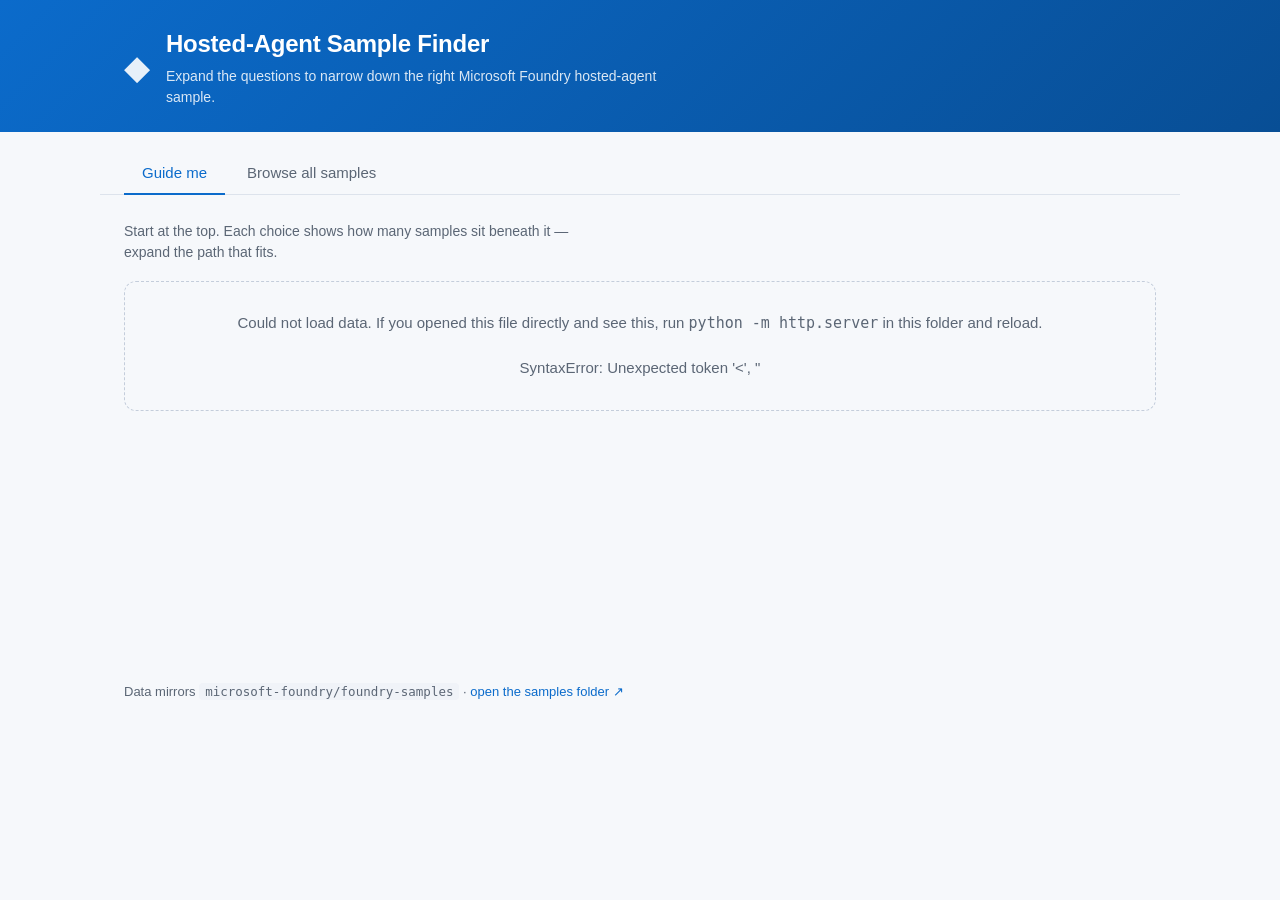
==== index.html @ 2a56dd3a "Remove Expand all / Collapse all controls from guide toolbar Co-authored-by: Copilot App <223556219+" ====
<!DOCTYPE html>
<html lang="en">
<head>
  <meta charset="UTF-8" />
  <meta name="viewport" content="width=device-width, initial-scale=1.0" />
  <title>Foundry Hosted-Agent Sample Finder</title>
  <link rel="stylesheet" href="styles.css" />
</head>
<body>
  <header class="app-header">
    <div class="wrap">
      <div class="brand">
        <span class="brand-mark" aria-hidden="true">◆</span>
        <div>
          <h1>Hosted-Agent Sample Finder</h1>
          <p class="tagline">Expand the questions to narrow down the right Microsoft Foundry hosted-agent sample.</p>
        </div>
      </div>
    </div>
  </header>

  <nav class="tabs wrap" role="tablist" aria-label="Views">
    <button class="tab" id="tab-guide" role="tab" aria-selected="true" data-view="guide">Guide me</button>
    <button class="tab" id="tab-browse" role="tab" aria-selected="false" data-view="browse">Browse all samples</button>
  </nav>

  <main class="wrap">
    <!-- Guide (decision tree) view -->
    <section id="view-guide" class="view" aria-labelledby="tab-guide">
      <div class="guide-toolbar">
        <p class="guide-intro">Start at the top. Each choice shows how many samples sit beneath it — expand the path that fits.</p>
      </div>

      <div id="guideTree" class="guide-tree"></div>
    </section>

    <!-- Browse view -->
    <section id="view-browse" class="view" hidden aria-labelledby="tab-browse">
      <div class="filters">
        <input type="search" id="search" class="search" placeholder="Search samples (title, description, tags)…" aria-label="Search samples" />
        <div class="filter-selects">
          <label>Framework <select id="f-framework"></select></label>
          <label>Protocol <select id="f-protocol"></select></label>
          <label>Category <select id="f-category"></select></label>
          <label>Level <select id="f-level"></select></label>
          <button id="btnClearFilters" class="btn btn-ghost btn-sm">Clear</button>
        </div>
      </div>
      <p class="browse-count" id="browseCount" aria-live="polite"></p>
      <div id="browseGrid" class="card-grid"></div>
    </section>
  </main>

  <footer class="app-footer wrap">
    <p>
      Data mirrors <code id="sourceRepo">microsoft-foundry/foundry-samples</code> ·
      <a id="rootLink" href="#" target="_blank" rel="noopener">open the samples folder ↗</a>
    </p>
  </footer>

  <!-- Canonical data is data/*.json (consumed by the VS Code extension). -->
  <!-- These generated shims let the page work when opened directly via file://. -->
  <script src="data/samples.js"></script>
  <script src="data/tree.js"></script>
  <script src="app.js"></script>
</body>
</html>
---- styles.css ----
:root {
  --bg: #f6f8fb;
  --surface: #ffffff;
  --surface-2: #f0f3f8;
  --border: #dde3ec;
  --border-strong: #c4cddb;
  --text: #1b2330;
  --text-muted: #5b6675;
  --text-faint: #8a94a3;
  --accent: #0b6bcb;
  --accent-dark: #084e95;
  --accent-soft: #e6f0fb;
  --shadow: 0 1px 2px rgba(16, 24, 40, 0.06), 0 4px 12px rgba(16, 24, 40, 0.06);
  --shadow-lg: 0 8px 30px rgba(16, 24, 40, 0.12);
  --radius: 12px;
  --radius-sm: 8px;

  /* framework colors */
  --fw-agent-framework: #0b6bcb;
  --fw-agent-framework-soft: #e6f0fb;
  --fw-langgraph: #1a8a54;
  --fw-langgraph-soft: #e3f5ec;
  --fw-bring-your-own: #7b3ff2;
  --fw-bring-your-own-soft: #efe8fd;
}

* { box-sizing: border-box; }

html, body {
  margin: 0;
  padding: 0;
  background: var(--bg);
  color: var(--text);
  font-family: "Segoe UI", -apple-system, BlinkMacSystemFont, "Helvetica Neue", Arial, sans-serif;
  font-size: 15px;
  line-height: 1.5;
}

.wrap {
  width: 100%;
  max-width: 1080px;
  margin: 0 auto;
  padding: 0 24px;
}

a { color: var(--accent); text-decoration: none; }
a:hover { text-decoration: underline; }

/* Header */
.app-header {
  background: linear-gradient(135deg, #0b6bcb 0%, #084e95 100%);
  color: #fff;
  padding: 26px 0 24px;
}
.brand { display: flex; align-items: center; gap: 16px; }
.brand-mark { font-size: 34px; line-height: 1; opacity: 0.9; }
.app-header h1 { margin: 0; font-size: 24px; font-weight: 600; letter-spacing: -0.01em; }
.tagline { margin: 4px 0 0; color: rgba(255, 255, 255, 0.85); font-size: 14px; max-width: 64ch; }

/* Tabs */
.tabs {
  display: flex;
  gap: 4px;
  margin-top: 20px;
  border-bottom: 1px solid var(--border);
}
.tab {
  appearance: none;
  border: none;
  background: none;
  padding: 12px 18px;
  font-size: 15px;
  font-weight: 500;
  color: var(--text-muted);
  cursor: pointer;
  border-bottom: 2px solid transparent;
  margin-bottom: -1px;
}
.tab:hover { color: var(--text); }
.tab[aria-selected="true"] { color: var(--accent); border-bottom-color: var(--accent); }

main.wrap { padding-top: 26px; padding-bottom: 40px; min-height: 50vh; }
.view { animation: fade 0.2s ease; }
@keyframes fade { from { opacity: 0; transform: translateY(4px); } to { opacity: 1; transform: none; } }

/* Guide toolbar */
.guide-toolbar {
  display: flex;
  align-items: center;
  justify-content: space-between;
  gap: 16px;
  flex-wrap: wrap;
  margin-bottom: 18px;
}
.guide-intro { margin: 0; color: var(--text-muted); font-size: 14px; max-width: 62ch; }

/* Root question header */
.tree-question-head { margin-bottom: 14px; }
.tree-question-head h2 { margin: 0 0 4px; font-size: 20px; font-weight: 600; }
.tree-question-head .help { margin: 0; color: var(--text-muted); font-size: 14px; }

/* Accordion */
.acc-list { display: flex; flex-direction: column; gap: 10px; }
.acc-panel > .acc-list { gap: 8px; margin-top: 12px; }

.acc-item {
  border: 1px solid var(--border);
  border-radius: var(--radius-sm);
  background: var(--surface);
  box-shadow: var(--shadow);
  overflow: hidden;
}
.acc-item:has(> .acc-row[aria-expanded="true"]) { border-color: var(--accent); }

.acc-row {
  display: flex;
  align-items: flex-start;
  gap: 12px;
  width: 100%;
  text-align: left;
  background: var(--surface);
  border: none;
  padding: 14px 16px;
  cursor: pointer;
  font: inherit;
  color: var(--text);
}
.acc-row:hover { background: var(--surface-2); }
.acc-row[aria-expanded="true"] { background: var(--accent-soft); }

/* recommended choice — a soft pill only, no row highlight */
.acc-title { display: flex; align-items: center; gap: 8px; flex-wrap: wrap; }
.badge.rec {
  background: var(--accent-soft);
  color: var(--accent-dark);
  border: 1px solid #cfe2f6;
  font-size: 11px;
  font-weight: 600;
  letter-spacing: 0.02em;
  padding: 2px 9px;
  border-radius: 999px;
  white-space: nowrap;
}
.badge.rec .star { color: #7fa6d6; margin-right: 1px; }

.caret {
  color: var(--accent);
  font-size: 13px;
  margin-top: 3px;
  flex-shrink: 0;
  transition: transform 0.15s ease;
}
.caret.open { transform: rotate(90deg); }

.acc-label { flex: 1; min-width: 0; }
.acc-label b { display: block; font-size: 15.5px; font-weight: 600; }
.acc-desc { display: block; color: var(--text-muted); font-size: 13px; margin-top: 2px; }

.acc-panel {
  padding: 4px 16px 18px 40px;
  border-top: 1px solid var(--border);
  background: #fbfcfe;
}
.acc-panel .nested-q { margin: 14px 0 2px; font-size: 15px; font-weight: 600; color: var(--text); }
.acc-panel .help { margin: 0 0 4px; color: var(--text-muted); font-size: 13px; }
.acc-panel .result-intro { margin: 14px 0 14px; color: var(--text-muted); font-size: 14px; }

/* count badge on a choice */
.badge.count {
  flex-shrink: 0;
  align-self: center;
  background: var(--surface-2);
  color: var(--text-muted);
  border: 1px solid var(--border-strong);
  font-size: 12px;
  font-weight: 600;
  padding: 3px 10px;
  border-radius: 999px;
  white-space: nowrap;
}
.badge.count.leaf { background: var(--accent-soft); color: var(--accent-dark); border-color: var(--accent); }

/* Cards */
.card-grid {
  display: grid;
  grid-template-columns: repeat(auto-fill, minmax(300px, 1fr));
  gap: 14px;
}
.sample-card {
  background: var(--surface);
  border: 1px solid var(--border);
  border-radius: var(--radius);
  padding: 16px 18px;
  box-shadow: var(--shadow);
  display: flex;
  flex-direction: column;
  gap: 10px;
}
.sample-card:hover { box-shadow: var(--shadow-lg); }
.sample-card h3 { margin: 0; font-size: 16px; font-weight: 600; }
.sample-card .desc { margin: 0; color: var(--text-muted); font-size: 13.5px; flex-grow: 1; }
.badge-row { display: flex; flex-wrap: wrap; gap: 6px; }
.badge {
  font-size: 11.5px;
  font-weight: 600;
  padding: 2px 9px;
  border-radius: 999px;
  border: 1px solid transparent;
  white-space: nowrap;
}
.badge.fw-agent-framework { background: var(--fw-agent-framework-soft); color: var(--fw-agent-framework); }
.badge.fw-langgraph { background: var(--fw-langgraph-soft); color: var(--fw-langgraph); }
.badge.fw-bring-your-own { background: var(--fw-bring-your-own-soft); color: var(--fw-bring-your-own); }
.badge.protocol { background: transparent; color: var(--text-muted); border-color: var(--border-strong); }
.badge.category { background: var(--surface-2); color: var(--text-muted); }
.tags { display: flex; flex-wrap: wrap; gap: 6px; }
.tag { font-size: 11.5px; color: var(--text-faint); background: var(--surface-2); padding: 2px 8px; border-radius: 6px; }
.card-foot { display: flex; align-items: center; justify-content: space-between; gap: 12px; margin-top: 2px; }
.card-foot .path { font-family: "Cascadia Code", "Consolas", monospace; font-size: 11.5px; color: var(--text-faint); overflow: hidden; text-overflow: ellipsis; white-space: nowrap; }
.card-foot .open-link { font-size: 13px; font-weight: 600; white-space: nowrap; }

/* Buttons */
.btn {
  appearance: none;
  border: 1px solid var(--border-strong);
  background: var(--surface);
  color: var(--text);
  padding: 9px 16px;
  border-radius: var(--radius-sm);
  font-size: 14px;
  font-weight: 500;
  cursor: pointer;
}
.btn:hover:not(:disabled) { border-color: var(--accent); color: var(--accent); }
.btn:disabled { opacity: 0.45; cursor: not-allowed; }
.btn-ghost { background: transparent; }
.btn-sm { padding: 6px 12px; font-size: 13px; }

/* Filters */
.filters { display: flex; flex-direction: column; gap: 14px; margin-bottom: 18px; }
.search {
  width: 100%;
  padding: 11px 14px;
  border: 1px solid var(--border-strong);
  border-radius: var(--radius-sm);
  font-size: 15px;
  background: var(--surface);
}
.search:focus { outline: none; border-color: var(--accent); box-shadow: 0 0 0 3px var(--accent-soft); }
.filter-selects { display: flex; flex-wrap: wrap; gap: 14px; align-items: flex-end; }
.filter-selects label { display: flex; flex-direction: column; gap: 4px; font-size: 12px; font-weight: 600; color: var(--text-muted); text-transform: uppercase; letter-spacing: 0.03em; }
.filter-selects select {
  padding: 8px 10px;
  border: 1px solid var(--border-strong);
  border-radius: var(--radius-sm);
  background: var(--surface);
  font-size: 14px;
  color: var(--text);
  min-width: 150px;
}
.browse-count { color: var(--text-muted); font-size: 13.5px; margin: 0 0 14px; }
.empty { color: var(--text-muted); padding: 30px; text-align: center; border: 1px dashed var(--border-strong); border-radius: var(--radius); }

/* Footer */
.app-footer { padding: 24px 24px 40px; color: var(--text-muted); font-size: 13px; }
.app-footer code { background: var(--surface-2); padding: 1px 6px; border-radius: 4px; font-size: 12.5px; }

@media (max-width: 640px) {
  .card-grid { grid-template-columns: 1fr; }
  .filter-selects select { min-width: 120px; }
  .acc-panel { padding-left: 24px; }
}
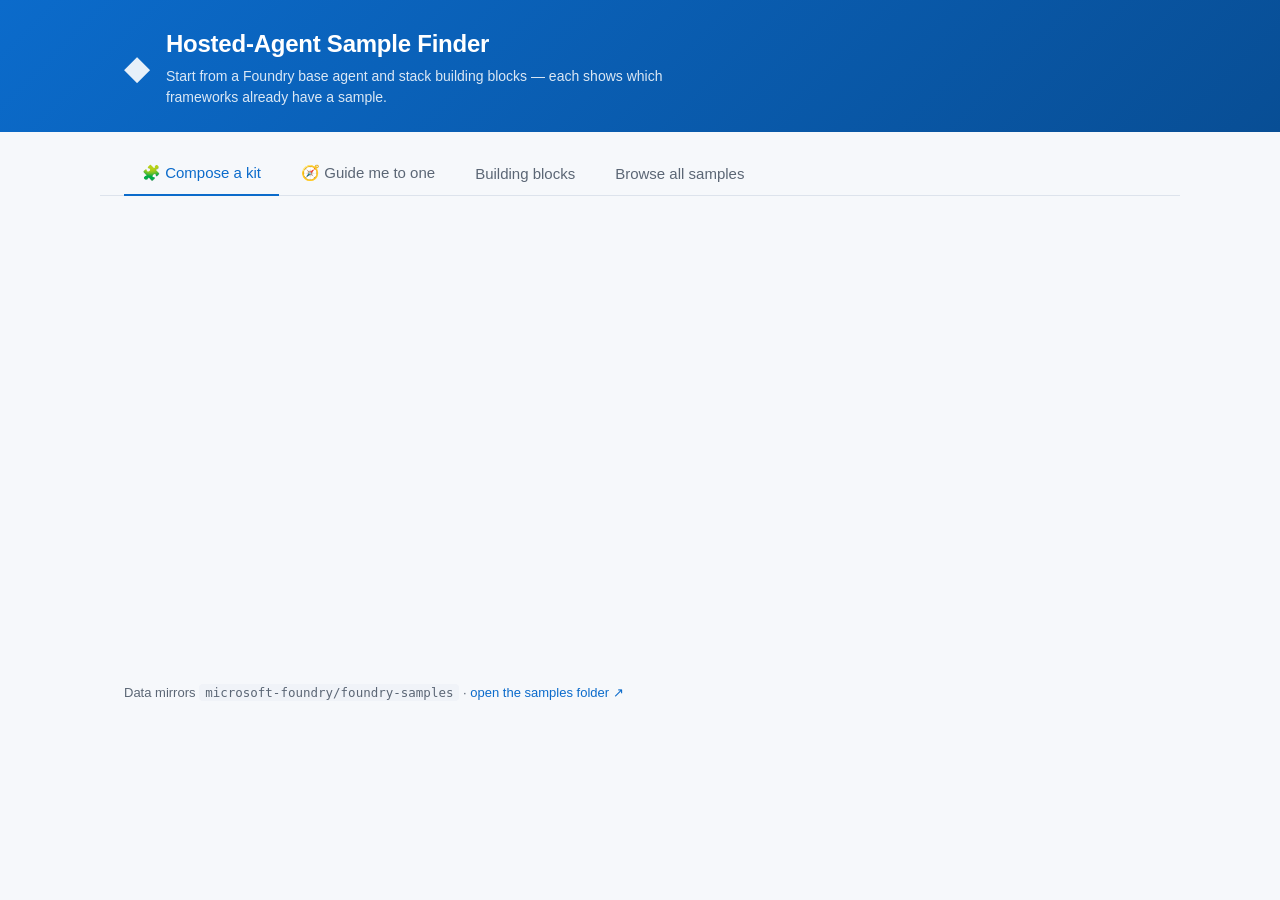
==== commit 0be10fc9: "Use exact keyword matching for offline Guided search + cache-bust assets Offline search now requires" ====
--- a/index.html
+++ b/index.html
@@ -4,7 +4,7 @@
   <meta charset="UTF-8" />
   <meta name="viewport" content="width=device-width, initial-scale=1.0" />
   <title>Foundry Hosted-Agent Sample Finder</title>
-  <link rel="stylesheet" href="styles.css" />
+  <link rel="stylesheet" href="styles.css?v=20260717" />
 </head>
 <body>
   <header class="app-header">
@@ -13,24 +13,32 @@
         <span class="brand-mark" aria-hidden="true">◆</span>
         <div>
           <h1>Hosted-Agent Sample Finder</h1>
-          <p class="tagline">Expand the questions to narrow down the right Microsoft Foundry hosted-agent sample.</p>
+          <p class="tagline">Start from a Foundry base agent and stack building blocks — each shows which frameworks already have a sample.</p>
         </div>
       </div>
     </div>
   </header>
 
   <nav class="tabs wrap" role="tablist" aria-label="Views">
-    <button class="tab" id="tab-guide" role="tab" aria-selected="true" data-view="guide">Guide me</button>
+    <button class="tab" id="tab-compose" role="tab" aria-selected="true" data-view="compose">🧩 Compose a kit</button>
+    <button class="tab" id="tab-guided" role="tab" aria-selected="false" data-view="guided">🧭 Guide me to one</button>
+    <button class="tab" id="tab-guide" role="tab" aria-selected="false" data-view="guide">Building blocks</button>
     <button class="tab" id="tab-browse" role="tab" aria-selected="false" data-view="browse">Browse all samples</button>
   </nav>
 
   <main class="wrap">
-    <!-- Guide (decision tree) view -->
-    <section id="view-guide" class="view" aria-labelledby="tab-guide">
-      <div class="guide-toolbar">
-        <p class="guide-intro">Start at the top. Each choice shows how many samples sit beneath it — expand the path that fits.</p>
-      </div>
+    <!-- Prototype A: Compose a starter kit (compositional) -->
+    <section id="view-compose" class="view" aria-labelledby="tab-compose">
+      <div id="composeApp" class="compose-app"></div>
+    </section>
 
+    <!-- Prototype B: Guided path to one sample -->
+    <section id="view-guided" class="view" hidden aria-labelledby="tab-guided">
+      <div id="guidedApp" class="guided-app"></div>
+    </section>
+
+    <!-- Guide (building-blocks) view -->
+    <section id="view-guide" class="view" hidden aria-labelledby="tab-guide">
       <div id="guideTree" class="guide-tree"></div>
     </section>
 
@@ -62,6 +70,21 @@
   <!-- These generated shims let the page work when opened directly via file://. -->
   <script src="data/samples.js"></script>
   <script src="data/tree.js"></script>
-  <script src="app.js"></script>
+  <!--
+    Smart search backend selection:
+    - On localhost, use the local dev proxy (tools/smart-search-proxy.py, :8178).
+    - On any deployed host, use the cloud Functions proxy (managed identity).
+    Either way, app.js falls back to offline keyword search if it's unreachable.
+  -->
+  <script>
+    (function () {
+      var host = location.hostname;
+      var isLocal = host === "localhost" || host === "127.0.0.1" || host === "";
+      if (!isLocal) {
+        window.SF_SMART_PROXY = "https://sample-finder-proxy-dz098b.azurewebsites.net/api";
+      }
+    })();
+  </script>
+  <script src="app.js?v=20260717"></script>
 </body>
 </html>
--- a/styles.css
+++ b/styles.css
@@ -83,92 +83,147 @@
 .view { animation: fade 0.2s ease; }
 @keyframes fade { from { opacity: 0; transform: translateY(4px); } to { opacity: 1; transform: none; } }
 
-/* Guide toolbar */
-.guide-toolbar {
+/* ===== Guide: Foundry base + building blocks ===== */
+.blocks-head {
   display: flex;
-  align-items: center;
+  align-items: flex-start;
   justify-content: space-between;
-  gap: 16px;
+  gap: 20px;
   flex-wrap: wrap;
   margin-bottom: 18px;
 }
-.guide-intro { margin: 0; color: var(--text-muted); font-size: 14px; max-width: 62ch; }
-
-/* Root question header */
-.tree-question-head { margin-bottom: 14px; }
-.tree-question-head h2 { margin: 0 0 4px; font-size: 20px; font-weight: 600; }
-.tree-question-head .help { margin: 0; color: var(--text-muted); font-size: 14px; }
-
-/* Accordion */
-.acc-list { display: flex; flex-direction: column; gap: 10px; }
-.acc-panel > .acc-list { gap: 8px; margin-top: 12px; }
-
-.acc-item {
+.blocks-head-text { flex: 1; min-width: 260px; }
+.blocks-head h2 { margin: 0 0 4px; font-size: 20px; font-weight: 600; letter-spacing: -0.01em; }
+.blocks-sub { margin: 0; color: var(--text-muted); font-size: 14px; max-width: 60ch; }
+
+/* SDK legend (top-right) */
+.sdk-legend {
+  border: 1px solid var(--border);
+  background: var(--surface);
+  border-radius: var(--radius-sm);
+  padding: 10px 14px;
+  box-shadow: var(--shadow);
+}
+.legend-title {
+  display: block;
+  font-size: 11px;
+  font-weight: 700;
+  text-transform: uppercase;
+  letter-spacing: 0.04em;
+  color: var(--text-faint);
+  margin-bottom: 8px;
+}
+.legend-list { list-style: none; margin: 0; padding: 0; display: grid; grid-template-columns: 1fr 1fr; gap: 5px 16px; }
+.legend-item { display: flex; align-items: center; gap: 7px; font-size: 12.5px; color: var(--text-muted); white-space: nowrap; }
+
+/* dot */
+.dot {
+  width: 12px;
+  height: 12px;
+  border-radius: 50%;
+  border: 2px solid transparent;
+  flex-shrink: 0;
+  display: inline-block;
+}
+.dot.hollow { opacity: 1; }
+
+/* stack */
+.stack { display: flex; flex-direction: column; gap: 10px; }
+.stack-caption {
+  color: var(--text-faint);
+  font-size: 12px;
+  font-weight: 600;
+  text-transform: uppercase;
+  letter-spacing: 0.03em;
+  margin: 8px 2px 2px;
+}
+
+/* category section header grouping the building blocks */
+.stack-group-head {
+  display: flex;
+  align-items: baseline;
+  flex-wrap: wrap;
+  gap: 4px 10px;
+  margin: 18px 2px 4px;
+  padding-top: 12px;
+  border-top: 1px solid var(--border);
+}
+.stack-group-head:first-of-type { margin-top: 12px; border-top: none; padding-top: 0; }
+.stack-group-title {
+  font-size: 12.5px;
+  font-weight: 700;
+  text-transform: uppercase;
+  letter-spacing: 0.05em;
+  color: var(--text);
+}
+.stack-group-tagline { font-size: 12.5px; color: var(--text-faint); }
+
+/* block card */
+.block-card {
   border: 1px solid var(--border);
   border-radius: var(--radius-sm);
   background: var(--surface);
   box-shadow: var(--shadow);
   overflow: hidden;
 }
-.acc-item:has(> .acc-row[aria-expanded="true"]) { border-color: var(--accent); }
-
-.acc-row {
+.block-card[data-open="true"] { border-color: var(--accent); }
+.block-card.base { border-color: var(--accent); background: linear-gradient(180deg, var(--accent-soft), var(--surface) 62%); }
+
+.block-row {
   display: flex;
-  align-items: flex-start;
+  align-items: center;
   gap: 12px;
   width: 100%;
   text-align: left;
-  background: var(--surface);
+  background: transparent;
   border: none;
   padding: 14px 16px;
   cursor: pointer;
   font: inherit;
   color: var(--text);
 }
-.acc-row:hover { background: var(--surface-2); }
-.acc-row[aria-expanded="true"] { background: var(--accent-soft); }
-
-/* recommended choice — a soft pill only, no row highlight */
-.acc-title { display: flex; align-items: center; gap: 8px; flex-wrap: wrap; }
-.badge.rec {
-  background: var(--accent-soft);
-  color: var(--accent-dark);
-  border: 1px solid #cfe2f6;
-  font-size: 11px;
-  font-weight: 600;
-  letter-spacing: 0.02em;
-  padding: 2px 9px;
-  border-radius: 999px;
-  white-space: nowrap;
-}
-.badge.rec .star { color: #7fa6d6; margin-right: 1px; }
+.block-row:hover { background: var(--surface-2); }
+.block-card.base .block-row:hover { background: transparent; }
 
 .caret {
   color: var(--accent);
   font-size: 13px;
-  margin-top: 3px;
   flex-shrink: 0;
   transition: transform 0.15s ease;
 }
 .caret.open { transform: rotate(90deg); }
 
-.acc-label { flex: 1; min-width: 0; }
-.acc-label b { display: block; font-size: 15.5px; font-weight: 600; }
-.acc-desc { display: block; color: var(--text-muted); font-size: 13px; margin-top: 2px; }
-
-.acc-panel {
-  padding: 4px 16px 18px 40px;
-  border-top: 1px solid var(--border);
-  background: #fbfcfe;
-}
-.acc-panel .nested-q { margin: 14px 0 2px; font-size: 15px; font-weight: 600; color: var(--text); }
-.acc-panel .help { margin: 0 0 4px; color: var(--text-muted); font-size: 13px; }
-.acc-panel .result-intro { margin: 14px 0 14px; color: var(--text-muted); font-size: 14px; }
-
-/* count badge on a choice */
-.badge.count {
-  flex-shrink: 0;
-  align-self: center;
+.block-main { flex: 1; min-width: 0; }
+.block-title-row { display: flex; align-items: center; gap: 8px; flex-wrap: wrap; }
+.base-tag {
+  font-size: 10px;
+  font-weight: 700;
+  letter-spacing: 0.06em;
+  color: #fff;
+  background: var(--accent);
+  padding: 2px 7px;
+  border-radius: 5px;
+}
+.block-title { font-size: 15.5px; font-weight: 600; }
+.block-tagline { font-size: 12.5px; color: var(--text-faint); }
+.block-desc { display: block; color: var(--text-muted); font-size: 13px; margin-top: 3px; }
+
+.block-right { display: flex; align-items: center; gap: 14px; flex-shrink: 0; }
+.dot-row {
+  display: inline-flex;
+  align-items: center;
+  gap: 7px;
+  background: var(--surface-2);
+  border: 1px solid var(--border-strong);
+  border-radius: 999px;
+  padding: 5px 10px;
+}
+.block-count {
+  display: inline-flex;
+  align-items: center;
+  justify-content: center;
+  min-width: 82px;
+  box-sizing: border-box;
   background: var(--surface-2);
   color: var(--text-muted);
   border: 1px solid var(--border-strong);
@@ -178,7 +233,57 @@
   border-radius: 999px;
   white-space: nowrap;
 }
-.badge.count.leaf { background: var(--accent-soft); color: var(--accent-dark); border-color: var(--accent); }
+
+/* block panel */
+.block-panel {
+  padding: 6px 16px 18px 40px;
+  border-top: 1px solid var(--border);
+  background: #fbfcfe;
+}
+.block-longdesc { margin: 12px 0 16px; color: var(--text-muted); font-size: 14px; max-width: 72ch; }
+
+/* consolidated capability cards + framework/protocol variant toggle */
+.family-grid {
+  display: grid;
+  grid-template-columns: repeat(auto-fill, minmax(300px, 1fr));
+  gap: 14px;
+  align-items: stretch;
+}
+.capability-card { padding: 15px 16px; }
+.capability-card .cap-title { margin: 0; font-size: 15px; font-weight: 600; }
+
+.variant-toggle { display: flex; flex-wrap: wrap; gap: 8px; margin: 0; }
+.variant-btn {
+  display: inline-flex;
+  align-items: center;
+  gap: 7px;
+  font: inherit;
+  font-size: 12.5px;
+  color: var(--text-muted);
+  background: var(--surface-2);
+  border: 1px solid var(--border-strong);
+  border-radius: 999px;
+  padding: 5px 12px;
+  cursor: pointer;
+  transition: background 0.12s ease, border-color 0.12s ease, color 0.12s ease;
+}
+.variant-btn:hover { background: #eef2f8; color: var(--text); }
+.variant-btn.active {
+  background: var(--accent-soft);
+  border-color: var(--accent);
+  color: var(--accent-dark);
+  font-weight: 600;
+}
+
+/* sdk badge on a sample card */
+.badge.sdk {
+  display: inline-flex;
+  align-items: center;
+  gap: 5px;
+  background: var(--surface-2);
+  color: var(--text);
+  border-color: var(--border-strong);
+}
 
 /* Cards */
 .card-grid {
@@ -267,6 +372,134 @@
 
 @media (max-width: 640px) {
   .card-grid { grid-template-columns: 1fr; }
+  .family-grid { grid-template-columns: 1fr; }
   .filter-selects select { min-width: 120px; }
-  .acc-panel { padding-left: 24px; }
-}
+  .block-panel { padding-left: 24px; }
+  .block-row { flex-wrap: wrap; }
+  .block-right { width: 100%; justify-content: space-between; padding-left: 25px; }
+  .sdk-legend { width: 100%; }
+  .kit-list { grid-template-columns: 1fr; }
+  .guided-options { grid-template-columns: 1fr; }
+}
+
+/* ================================================================
+ * Experimental prototypes: Compose (A) + Guided (B)
+ * ================================================================ */
+.proto-intro { margin: 6px 0 22px; }
+.proto-intro h2 { margin: 0 0 6px; font-size: 20px; }
+.proto-intro p { margin: 0; color: var(--text-muted); font-size: 14px; max-width: 70ch; }
+
+.proto-step { margin: 0 0 22px; }
+.step-label {
+  display: block; font-size: 12px; font-weight: 700; letter-spacing: 0.05em;
+  text-transform: uppercase; color: var(--text-faint); margin: 0 0 10px;
+}
+.step-actions { display: flex; gap: 8px; margin-top: 10px; }
+
+/* chip rows */
+.chip-row { display: flex; gap: 8px; flex-wrap: wrap; }
+.choice-chip {
+  display: inline-flex; align-items: center; gap: 8px;
+  padding: 8px 14px; border: 1.5px solid var(--border-strong); border-radius: 999px;
+  background: var(--surface); color: var(--text); font-size: 13.5px; font-weight: 600; cursor: pointer;
+}
+.choice-chip:hover { border-color: var(--accent); }
+.choice-chip.active { border-color: var(--accent); background: var(--accent-soft); color: var(--accent-dark); }
+
+.cap-chip {
+  display: inline-flex; align-items: center; gap: 8px;
+  padding: 7px 12px; border: 1.5px solid var(--border); border-radius: var(--radius-sm);
+  background: var(--surface); color: var(--text); font-size: 13px; cursor: pointer;
+}
+.cap-chip:hover:not(.disabled) { border-color: var(--accent); }
+.cap-chip.active { border-color: var(--accent); background: var(--accent-soft); }
+.cap-chip.disabled { opacity: 0.4; cursor: not-allowed; }
+.cap-check { font-weight: 800; color: var(--accent); width: 12px; text-align: center; }
+.cap-chip:not(.active) .cap-check { color: var(--text-faint); }
+.cap-count {
+  font-size: 11px; font-weight: 700; color: var(--text-muted);
+  background: var(--bg); border-radius: 999px; padding: 1px 7px; min-width: 18px; text-align: center;
+}
+
+/* kit result */
+.kit-summary { font-size: 14px; margin-bottom: 12px; color: var(--text); }
+.kit-summary span { color: var(--text-muted); }
+.kit-list { display: grid; grid-template-columns: repeat(auto-fill, minmax(300px, 1fr)); gap: 12px; }
+.kit-hint { color: var(--text-muted); font-size: 13.5px; padding: 16px; border: 1px dashed var(--border-strong); border-radius: var(--radius); }
+.kit-card {
+  display: flex; flex-direction: column; gap: 7px;
+  border: 1px solid var(--border); border-radius: var(--radius); background: var(--surface);
+  padding: 14px; box-shadow: var(--shadow);
+}
+.kit-card.rec { border-color: var(--accent); background: linear-gradient(180deg, var(--accent-soft), var(--surface) 60%); }
+.kit-block-label { font-size: 11px; font-weight: 700; text-transform: uppercase; letter-spacing: 0.04em; color: var(--text-faint); }
+.kit-fw { color: var(--text-muted); text-transform: none; letter-spacing: 0; font-weight: 600; }
+.kit-step {
+  display: inline-flex; align-items: center; justify-content: center;
+  width: 20px; height: 20px; border-radius: 50%; background: var(--accent); color: #fff;
+  font-size: 12px; font-weight: 700; flex-shrink: 0;
+}
+.kit-explainer {
+  margin: 0 0 12px; font-size: 13px; color: var(--text-muted);
+  background: var(--accent-soft); border-left: 3px solid var(--accent);
+  padding: 9px 12px; border-radius: 0 var(--radius-sm) var(--radius-sm) 0;
+}
+.kit-card-head { display: flex; align-items: center; gap: 8px; flex-wrap: wrap; }
+.kit-card-title { font-size: 15px; }
+.kit-note { font-size: 11px; color: var(--text-muted); background: var(--bg); border-radius: 4px; padding: 1px 6px; }
+.kit-rec { font-size: 11px; font-weight: 700; color: var(--accent-dark); background: #fff; border: 1px solid var(--accent); border-radius: 999px; padding: 1px 8px; margin-left: auto; }
+.kit-card-desc { margin: 0; color: var(--text-muted); font-size: 13px; flex-grow: 1; }
+.kit-card-foot { display: flex; align-items: center; justify-content: space-between; gap: 10px; font-size: 12px; }
+
+/* guided flow */
+.guided-search { display: flex; align-items: center; gap: 12px; margin: 0 0 18px; }
+.guided-search .search { flex: 1; max-width: 520px; }
+.guided-search-scope { font-size: 12px; color: var(--text-muted); white-space: nowrap; }
+.understood { display: flex; align-items: center; gap: 8px; flex-wrap: wrap; margin: 0 0 14px; }
+.understood-label { font-size: 12px; color: var(--text-faint); font-weight: 600; }
+.understood-chip {
+  font-size: 12px; font-weight: 600; color: var(--accent-dark);
+  background: var(--accent-soft); border: 1px solid var(--border); border-radius: 999px; padding: 2px 10px;
+}
+/* smart search (Foundry-agent-backed) */
+.smart-toggle { display: inline-flex; align-items: center; gap: 8px; margin: 2px 0 16px; cursor: pointer; user-select: none; }
+.smart-toggle input { width: 15px; height: 15px; cursor: pointer; }
+.smart-toggle-text { font-size: 13px; color: var(--text-muted); }
+.smart-toggle-text b { color: var(--text); }
+.smart-badge {
+  display: inline-flex; align-items: center; gap: 6px; margin: 0 0 12px;
+  font-size: 12px; font-weight: 700; color: #fff;
+  background: linear-gradient(90deg, var(--accent), var(--accent-dark));
+  border-radius: 999px; padding: 4px 12px;
+}
+.smart-badge.err { background: #b45309; }
+.btn-primary { background: var(--accent); color: #fff; border-color: var(--accent-dark); }
+.btn-primary:hover { background: var(--accent-dark); }
+.smart-cta {
+  display: flex; flex-direction: column; align-items: flex-start; gap: 10px;
+  margin: 14px 0 8px; padding: 16px 18px;
+  border: 1.5px dashed var(--accent); border-radius: var(--radius);
+  background: var(--accent-soft);
+}
+.smart-cta-text { margin: 0; font-size: 14px; color: var(--text); }
+.smart-cta-text b { color: var(--accent-dark); }
+.smart-cta-btn { font-size: 14px; padding: 9px 16px; }
+.guided-crumbs { display: flex; gap: 8px; flex-wrap: wrap; margin-bottom: 16px; }
+.crumb { border: 1px solid var(--border); background: var(--surface); border-radius: 999px; padding: 4px 12px; font-size: 12.5px; color: var(--text-muted); cursor: pointer; }
+.crumb:hover { border-color: var(--accent); color: var(--accent); }
+.crumb-reset { color: var(--text-faint); }
+.guided-q { margin: 0 0 14px; }
+.guided-q h3 { margin: 0; font-size: 18px; }
+.guided-options { display: grid; grid-template-columns: repeat(auto-fill, minmax(260px, 1fr)); gap: 10px; }
+.guided-opt {
+  display: flex; align-items: center; gap: 10px; flex-wrap: wrap;
+  text-align: left; padding: 14px 16px; border: 1.5px solid var(--border-strong); border-radius: var(--radius);
+  background: var(--surface); cursor: pointer;
+}
+.guided-opt:hover { border-color: var(--accent); background: var(--accent-soft); }
+.guided-opt.recommend { border-color: var(--accent); }
+.guided-opt-label { font-size: 15px; font-weight: 600; color: var(--text); }
+.guided-opt-sub { font-size: 12.5px; color: var(--text-muted); flex-basis: 100%; }
+.guided-opt-count { margin-left: auto; font-size: 11px; font-weight: 700; color: var(--text-muted); background: var(--bg); border-radius: 999px; padding: 2px 9px; }
+.guided-result-head { margin: 0 0 12px; font-size: 18px; }
+.guided-alts-label { margin: 20px 0 10px; font-size: 13px; font-weight: 600; color: var(--text-muted); }
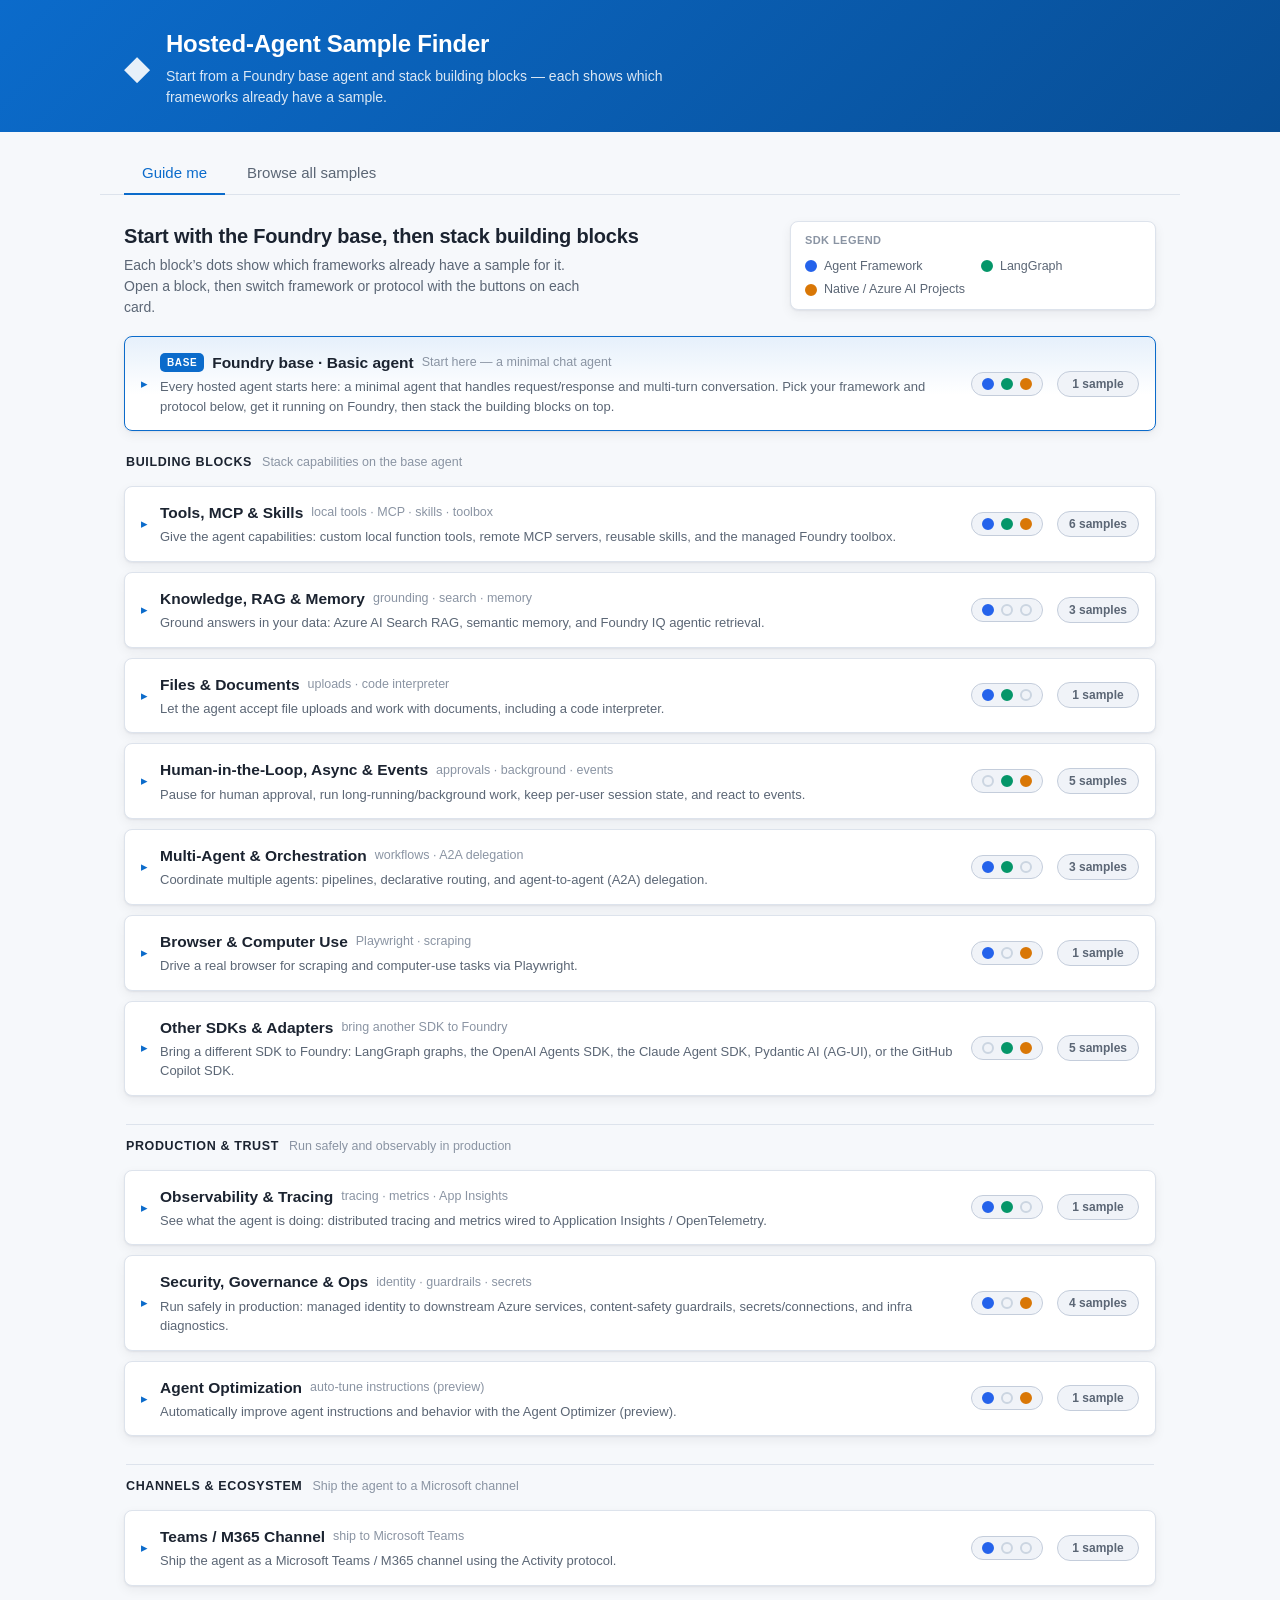
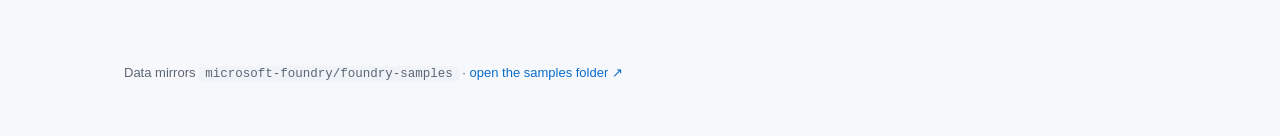
==== commit 8c5a25cd: "deploy: main (e186fe9e35a3aab34c8977e065d548bc263ee181) e186fe9e35a3aab34c8977e065d548bc263ee181" ====
--- a/index.html
+++ b/index.html
@@ -4,7 +4,7 @@
   <meta charset="UTF-8" />
   <meta name="viewport" content="width=device-width, initial-scale=1.0" />
   <title>Foundry Hosted-Agent Sample Finder</title>
-  <link rel="stylesheet" href="styles.css?v=20260717" />
+  <link rel="stylesheet" href="styles.css" />
 </head>
 <body>
   <header class="app-header">
@@ -20,25 +20,13 @@
   </header>
 
   <nav class="tabs wrap" role="tablist" aria-label="Views">
-    <button class="tab" id="tab-compose" role="tab" aria-selected="true" data-view="compose">🧩 Compose a kit</button>
-    <button class="tab" id="tab-guided" role="tab" aria-selected="false" data-view="guided">🧭 Guide me to one</button>
-    <button class="tab" id="tab-guide" role="tab" aria-selected="false" data-view="guide">Building blocks</button>
+    <button class="tab" id="tab-guide" role="tab" aria-selected="true" data-view="guide">Guide me</button>
     <button class="tab" id="tab-browse" role="tab" aria-selected="false" data-view="browse">Browse all samples</button>
   </nav>
 
   <main class="wrap">
-    <!-- Prototype A: Compose a starter kit (compositional) -->
-    <section id="view-compose" class="view" aria-labelledby="tab-compose">
-      <div id="composeApp" class="compose-app"></div>
-    </section>
-
-    <!-- Prototype B: Guided path to one sample -->
-    <section id="view-guided" class="view" hidden aria-labelledby="tab-guided">
-      <div id="guidedApp" class="guided-app"></div>
-    </section>
-
     <!-- Guide (building-blocks) view -->
-    <section id="view-guide" class="view" hidden aria-labelledby="tab-guide">
+    <section id="view-guide" class="view" aria-labelledby="tab-guide">
       <div id="guideTree" class="guide-tree"></div>
     </section>
 
@@ -70,21 +58,6 @@
   <!-- These generated shims let the page work when opened directly via file://. -->
   <script src="data/samples.js"></script>
   <script src="data/tree.js"></script>
-  <!--
-    Smart search backend selection:
-    - On localhost, use the local dev proxy (tools/smart-search-proxy.py, :8178).
-    - On any deployed host, use the cloud Functions proxy (managed identity).
-    Either way, app.js falls back to offline keyword search if it's unreachable.
-  -->
-  <script>
-    (function () {
-      var host = location.hostname;
-      var isLocal = host === "localhost" || host === "127.0.0.1" || host === "";
-      if (!isLocal) {
-        window.SF_SMART_PROXY = "https://sample-finder-proxy-dz098b.azurewebsites.net/api";
-      }
-    })();
-  </script>
-  <script src="app.js?v=20260717"></script>
+  <script src="app.js"></script>
 </body>
 </html>
--- a/styles.css
+++ b/styles.css
@@ -378,128 +378,4 @@
   .block-row { flex-wrap: wrap; }
   .block-right { width: 100%; justify-content: space-between; padding-left: 25px; }
   .sdk-legend { width: 100%; }
-  .kit-list { grid-template-columns: 1fr; }
-  .guided-options { grid-template-columns: 1fr; }
-}
-
-/* ================================================================
- * Experimental prototypes: Compose (A) + Guided (B)
- * ================================================================ */
-.proto-intro { margin: 6px 0 22px; }
-.proto-intro h2 { margin: 0 0 6px; font-size: 20px; }
-.proto-intro p { margin: 0; color: var(--text-muted); font-size: 14px; max-width: 70ch; }
-
-.proto-step { margin: 0 0 22px; }
-.step-label {
-  display: block; font-size: 12px; font-weight: 700; letter-spacing: 0.05em;
-  text-transform: uppercase; color: var(--text-faint); margin: 0 0 10px;
-}
-.step-actions { display: flex; gap: 8px; margin-top: 10px; }
-
-/* chip rows */
-.chip-row { display: flex; gap: 8px; flex-wrap: wrap; }
-.choice-chip {
-  display: inline-flex; align-items: center; gap: 8px;
-  padding: 8px 14px; border: 1.5px solid var(--border-strong); border-radius: 999px;
-  background: var(--surface); color: var(--text); font-size: 13.5px; font-weight: 600; cursor: pointer;
-}
-.choice-chip:hover { border-color: var(--accent); }
-.choice-chip.active { border-color: var(--accent); background: var(--accent-soft); color: var(--accent-dark); }
-
-.cap-chip {
-  display: inline-flex; align-items: center; gap: 8px;
-  padding: 7px 12px; border: 1.5px solid var(--border); border-radius: var(--radius-sm);
-  background: var(--surface); color: var(--text); font-size: 13px; cursor: pointer;
-}
-.cap-chip:hover:not(.disabled) { border-color: var(--accent); }
-.cap-chip.active { border-color: var(--accent); background: var(--accent-soft); }
-.cap-chip.disabled { opacity: 0.4; cursor: not-allowed; }
-.cap-check { font-weight: 800; color: var(--accent); width: 12px; text-align: center; }
-.cap-chip:not(.active) .cap-check { color: var(--text-faint); }
-.cap-count {
-  font-size: 11px; font-weight: 700; color: var(--text-muted);
-  background: var(--bg); border-radius: 999px; padding: 1px 7px; min-width: 18px; text-align: center;
-}
-
-/* kit result */
-.kit-summary { font-size: 14px; margin-bottom: 12px; color: var(--text); }
-.kit-summary span { color: var(--text-muted); }
-.kit-list { display: grid; grid-template-columns: repeat(auto-fill, minmax(300px, 1fr)); gap: 12px; }
-.kit-hint { color: var(--text-muted); font-size: 13.5px; padding: 16px; border: 1px dashed var(--border-strong); border-radius: var(--radius); }
-.kit-card {
-  display: flex; flex-direction: column; gap: 7px;
-  border: 1px solid var(--border); border-radius: var(--radius); background: var(--surface);
-  padding: 14px; box-shadow: var(--shadow);
-}
-.kit-card.rec { border-color: var(--accent); background: linear-gradient(180deg, var(--accent-soft), var(--surface) 60%); }
-.kit-block-label { font-size: 11px; font-weight: 700; text-transform: uppercase; letter-spacing: 0.04em; color: var(--text-faint); }
-.kit-fw { color: var(--text-muted); text-transform: none; letter-spacing: 0; font-weight: 600; }
-.kit-step {
-  display: inline-flex; align-items: center; justify-content: center;
-  width: 20px; height: 20px; border-radius: 50%; background: var(--accent); color: #fff;
-  font-size: 12px; font-weight: 700; flex-shrink: 0;
-}
-.kit-explainer {
-  margin: 0 0 12px; font-size: 13px; color: var(--text-muted);
-  background: var(--accent-soft); border-left: 3px solid var(--accent);
-  padding: 9px 12px; border-radius: 0 var(--radius-sm) var(--radius-sm) 0;
-}
-.kit-card-head { display: flex; align-items: center; gap: 8px; flex-wrap: wrap; }
-.kit-card-title { font-size: 15px; }
-.kit-note { font-size: 11px; color: var(--text-muted); background: var(--bg); border-radius: 4px; padding: 1px 6px; }
-.kit-rec { font-size: 11px; font-weight: 700; color: var(--accent-dark); background: #fff; border: 1px solid var(--accent); border-radius: 999px; padding: 1px 8px; margin-left: auto; }
-.kit-card-desc { margin: 0; color: var(--text-muted); font-size: 13px; flex-grow: 1; }
-.kit-card-foot { display: flex; align-items: center; justify-content: space-between; gap: 10px; font-size: 12px; }
-
-/* guided flow */
-.guided-search { display: flex; align-items: center; gap: 12px; margin: 0 0 18px; }
-.guided-search .search { flex: 1; max-width: 520px; }
-.guided-search-scope { font-size: 12px; color: var(--text-muted); white-space: nowrap; }
-.understood { display: flex; align-items: center; gap: 8px; flex-wrap: wrap; margin: 0 0 14px; }
-.understood-label { font-size: 12px; color: var(--text-faint); font-weight: 600; }
-.understood-chip {
-  font-size: 12px; font-weight: 600; color: var(--accent-dark);
-  background: var(--accent-soft); border: 1px solid var(--border); border-radius: 999px; padding: 2px 10px;
-}
-/* smart search (Foundry-agent-backed) */
-.smart-toggle { display: inline-flex; align-items: center; gap: 8px; margin: 2px 0 16px; cursor: pointer; user-select: none; }
-.smart-toggle input { width: 15px; height: 15px; cursor: pointer; }
-.smart-toggle-text { font-size: 13px; color: var(--text-muted); }
-.smart-toggle-text b { color: var(--text); }
-.smart-badge {
-  display: inline-flex; align-items: center; gap: 6px; margin: 0 0 12px;
-  font-size: 12px; font-weight: 700; color: #fff;
-  background: linear-gradient(90deg, var(--accent), var(--accent-dark));
-  border-radius: 999px; padding: 4px 12px;
-}
-.smart-badge.err { background: #b45309; }
-.btn-primary { background: var(--accent); color: #fff; border-color: var(--accent-dark); }
-.btn-primary:hover { background: var(--accent-dark); }
-.smart-cta {
-  display: flex; flex-direction: column; align-items: flex-start; gap: 10px;
-  margin: 14px 0 8px; padding: 16px 18px;
-  border: 1.5px dashed var(--accent); border-radius: var(--radius);
-  background: var(--accent-soft);
-}
-.smart-cta-text { margin: 0; font-size: 14px; color: var(--text); }
-.smart-cta-text b { color: var(--accent-dark); }
-.smart-cta-btn { font-size: 14px; padding: 9px 16px; }
-.guided-crumbs { display: flex; gap: 8px; flex-wrap: wrap; margin-bottom: 16px; }
-.crumb { border: 1px solid var(--border); background: var(--surface); border-radius: 999px; padding: 4px 12px; font-size: 12.5px; color: var(--text-muted); cursor: pointer; }
-.crumb:hover { border-color: var(--accent); color: var(--accent); }
-.crumb-reset { color: var(--text-faint); }
-.guided-q { margin: 0 0 14px; }
-.guided-q h3 { margin: 0; font-size: 18px; }
-.guided-options { display: grid; grid-template-columns: repeat(auto-fill, minmax(260px, 1fr)); gap: 10px; }
-.guided-opt {
-  display: flex; align-items: center; gap: 10px; flex-wrap: wrap;
-  text-align: left; padding: 14px 16px; border: 1.5px solid var(--border-strong); border-radius: var(--radius);
-  background: var(--surface); cursor: pointer;
-}
-.guided-opt:hover { border-color: var(--accent); background: var(--accent-soft); }
-.guided-opt.recommend { border-color: var(--accent); }
-.guided-opt-label { font-size: 15px; font-weight: 600; color: var(--text); }
-.guided-opt-sub { font-size: 12.5px; color: var(--text-muted); flex-basis: 100%; }
-.guided-opt-count { margin-left: auto; font-size: 11px; font-weight: 700; color: var(--text-muted); background: var(--bg); border-radius: 999px; padding: 2px 9px; }
-.guided-result-head { margin: 0 0 12px; font-size: 18px; }
-.guided-alts-label { margin: 20px 0 10px; font-size: 13px; font-weight: 600; color: var(--text-muted); }
+}
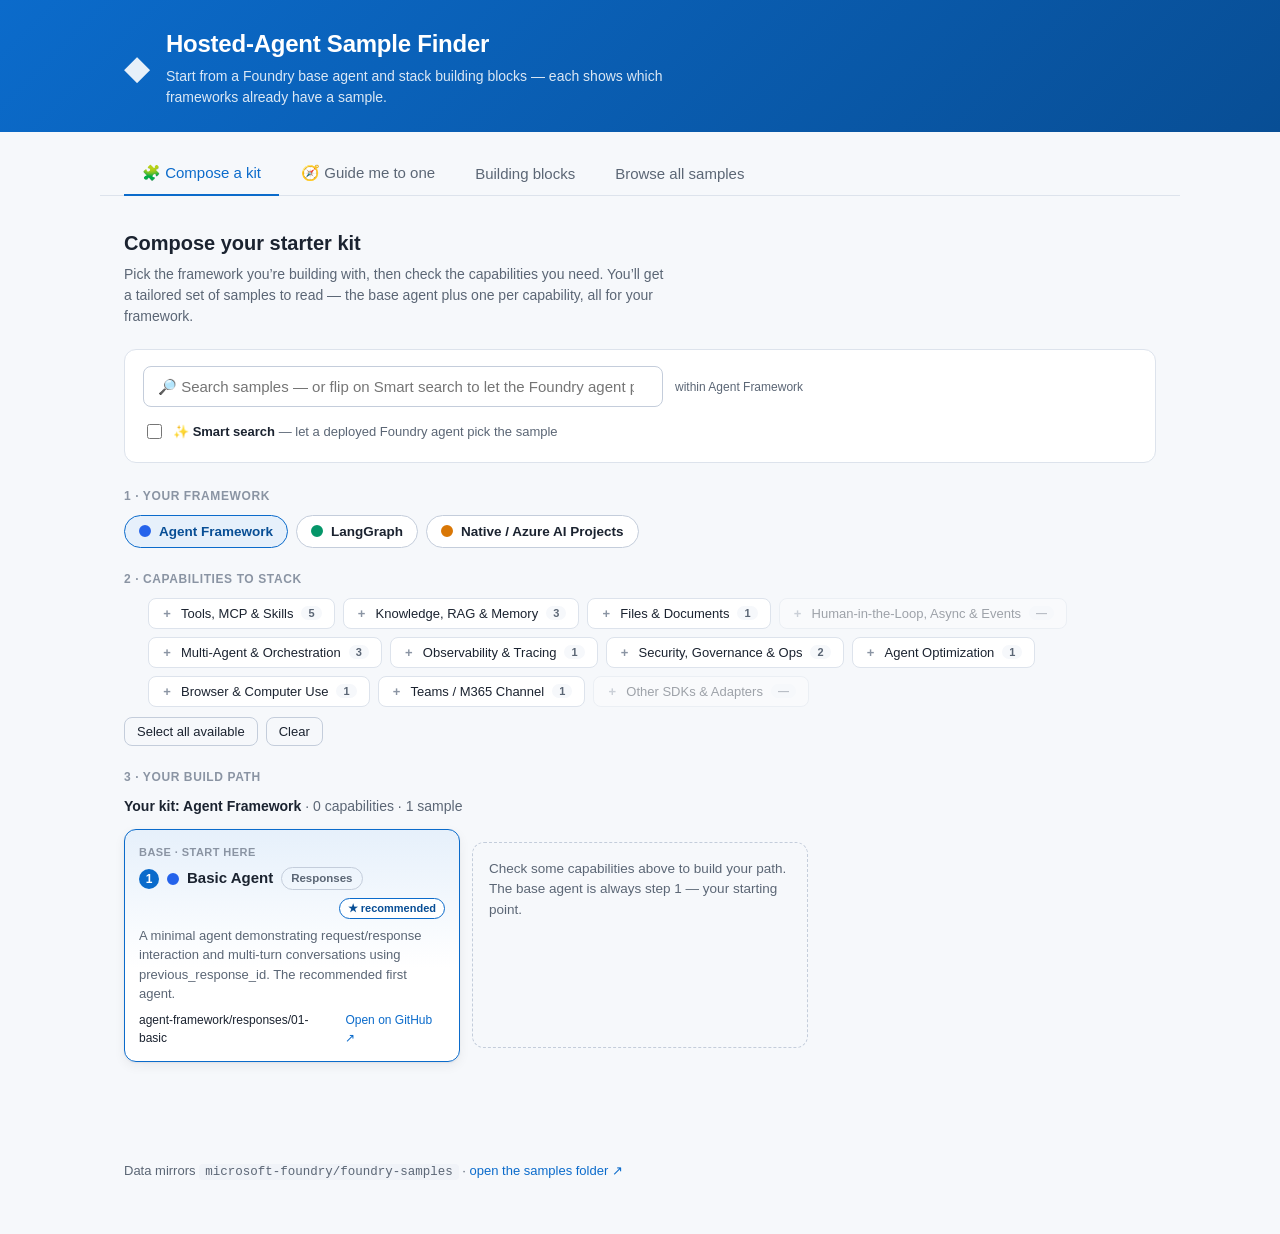
==== commit 25c61714: "Add Smart search to Compose, Building blocks and Browse tabs Extract the Guided tab's Foundry-agent " ====
--- a/index.html
+++ b/index.html
@@ -4,7 +4,7 @@
   <meta charset="UTF-8" />
   <meta name="viewport" content="width=device-width, initial-scale=1.0" />
   <title>Foundry Hosted-Agent Sample Finder</title>
-  <link rel="stylesheet" href="styles.css" />
+  <link rel="stylesheet" href="styles.css?v=20260717c" />
 </head>
 <body>
   <header class="app-header">
@@ -20,18 +20,31 @@
   </header>
 
   <nav class="tabs wrap" role="tablist" aria-label="Views">
-    <button class="tab" id="tab-guide" role="tab" aria-selected="true" data-view="guide">Guide me</button>
+    <button class="tab" id="tab-compose" role="tab" aria-selected="true" data-view="compose">🧩 Compose a kit</button>
+    <button class="tab" id="tab-guided" role="tab" aria-selected="false" data-view="guided">🧭 Guide me to one</button>
+    <button class="tab" id="tab-guide" role="tab" aria-selected="false" data-view="guide">Building blocks</button>
     <button class="tab" id="tab-browse" role="tab" aria-selected="false" data-view="browse">Browse all samples</button>
   </nav>
 
   <main class="wrap">
+    <!-- Prototype A: Compose a starter kit (compositional) -->
+    <section id="view-compose" class="view" aria-labelledby="tab-compose">
+      <div id="composeApp" class="compose-app"></div>
+    </section>
+
+    <!-- Prototype B: Guided path to one sample -->
+    <section id="view-guided" class="view" hidden aria-labelledby="tab-guided">
+      <div id="guidedApp" class="guided-app"></div>
+    </section>
+
     <!-- Guide (building-blocks) view -->
-    <section id="view-guide" class="view" aria-labelledby="tab-guide">
+    <section id="view-guide" class="view" hidden aria-labelledby="tab-guide">
       <div id="guideTree" class="guide-tree"></div>
     </section>
 
     <!-- Browse view -->
     <section id="view-browse" class="view" hidden aria-labelledby="tab-browse">
+      <div id="browseSmart" class="browse-smart"></div>
       <div class="filters">
         <input type="search" id="search" class="search" placeholder="Search samples (title, description, tags)…" aria-label="Search samples" />
         <div class="filter-selects">
@@ -58,6 +71,21 @@
   <!-- These generated shims let the page work when opened directly via file://. -->
   <script src="data/samples.js"></script>
   <script src="data/tree.js"></script>
-  <script src="app.js"></script>
+  <!--
+    Smart search backend selection:
+    - On localhost, use the local dev proxy (tools/smart-search-proxy.py, :8178).
+    - On any deployed host, use the cloud Functions proxy (managed identity).
+    Either way, app.js falls back to offline keyword search if it's unreachable.
+  -->
+  <script>
+    (function () {
+      var host = location.hostname;
+      var isLocal = host === "localhost" || host === "127.0.0.1" || host === "";
+      if (!isLocal) {
+        window.SF_SMART_PROXY = "https://sample-finder-proxy-dz098b.azurewebsites.net/api";
+      }
+    })();
+  </script>
+  <script src="app.js?v=20260717c"></script>
 </body>
 </html>
--- a/styles.css
+++ b/styles.css
@@ -378,4 +378,137 @@
   .block-row { flex-wrap: wrap; }
   .block-right { width: 100%; justify-content: space-between; padding-left: 25px; }
   .sdk-legend { width: 100%; }
-}
+  .kit-list { grid-template-columns: 1fr; }
+  .guided-options { grid-template-columns: 1fr; }
+}
+
+/* ================================================================
+ * Experimental prototypes: Compose (A) + Guided (B)
+ * ================================================================ */
+.proto-intro { margin: 6px 0 22px; }
+.proto-intro h2 { margin: 0 0 6px; font-size: 20px; }
+.proto-intro p { margin: 0; color: var(--text-muted); font-size: 14px; max-width: 70ch; }
+
+.proto-step { margin: 0 0 22px; }
+.step-label {
+  display: block; font-size: 12px; font-weight: 700; letter-spacing: 0.05em;
+  text-transform: uppercase; color: var(--text-faint); margin: 0 0 10px;
+}
+.step-actions { display: flex; gap: 8px; margin-top: 10px; }
+
+/* chip rows */
+.chip-row { display: flex; gap: 8px; flex-wrap: wrap; }
+.choice-chip {
+  display: inline-flex; align-items: center; gap: 8px;
+  padding: 8px 14px; border: 1.5px solid var(--border-strong); border-radius: 999px;
+  background: var(--surface); color: var(--text); font-size: 13.5px; font-weight: 600; cursor: pointer;
+}
+.choice-chip:hover { border-color: var(--accent); }
+.choice-chip.active { border-color: var(--accent); background: var(--accent-soft); color: var(--accent-dark); }
+
+.cap-chip {
+  display: inline-flex; align-items: center; gap: 8px;
+  padding: 7px 12px; border: 1.5px solid var(--border); border-radius: var(--radius-sm);
+  background: var(--surface); color: var(--text); font-size: 13px; cursor: pointer;
+}
+.cap-chip:hover:not(.disabled) { border-color: var(--accent); }
+.cap-chip.active { border-color: var(--accent); background: var(--accent-soft); }
+.cap-chip.disabled { opacity: 0.4; cursor: not-allowed; }
+.cap-check { font-weight: 800; color: var(--accent); width: 12px; text-align: center; }
+.cap-chip:not(.active) .cap-check { color: var(--text-faint); }
+.cap-count {
+  font-size: 11px; font-weight: 700; color: var(--text-muted);
+  background: var(--bg); border-radius: 999px; padding: 1px 7px; min-width: 18px; text-align: center;
+}
+
+/* kit result */
+.kit-summary { font-size: 14px; margin-bottom: 12px; color: var(--text); }
+.kit-summary span { color: var(--text-muted); }
+.kit-list { display: grid; grid-template-columns: repeat(auto-fill, minmax(300px, 1fr)); gap: 12px; }
+.kit-hint { color: var(--text-muted); font-size: 13.5px; padding: 16px; border: 1px dashed var(--border-strong); border-radius: var(--radius); }
+.kit-card {
+  display: flex; flex-direction: column; gap: 7px;
+  border: 1px solid var(--border); border-radius: var(--radius); background: var(--surface);
+  padding: 14px; box-shadow: var(--shadow);
+}
+.kit-card.rec { border-color: var(--accent); background: linear-gradient(180deg, var(--accent-soft), var(--surface) 60%); }
+.kit-block-label { font-size: 11px; font-weight: 700; text-transform: uppercase; letter-spacing: 0.04em; color: var(--text-faint); }
+.kit-fw { color: var(--text-muted); text-transform: none; letter-spacing: 0; font-weight: 600; }
+.kit-step {
+  display: inline-flex; align-items: center; justify-content: center;
+  width: 20px; height: 20px; border-radius: 50%; background: var(--accent); color: #fff;
+  font-size: 12px; font-weight: 700; flex-shrink: 0;
+}
+.kit-explainer {
+  margin: 0 0 12px; font-size: 13px; color: var(--text-muted);
+  background: var(--accent-soft); border-left: 3px solid var(--accent);
+  padding: 9px 12px; border-radius: 0 var(--radius-sm) var(--radius-sm) 0;
+}
+.kit-card-head { display: flex; align-items: center; gap: 8px; flex-wrap: wrap; }
+.kit-card-title { font-size: 15px; }
+.kit-note { font-size: 11px; color: var(--text-muted); background: var(--bg); border-radius: 4px; padding: 1px 6px; }
+.kit-rec { font-size: 11px; font-weight: 700; color: var(--accent-dark); background: #fff; border: 1px solid var(--accent); border-radius: 999px; padding: 1px 8px; margin-left: auto; }
+.kit-card-desc { margin: 0; color: var(--text-muted); font-size: 13px; flex-grow: 1; }
+.kit-card-foot { display: flex; align-items: center; justify-content: space-between; gap: 10px; font-size: 12px; }
+
+/* guided flow */
+.guided-search { display: flex; align-items: center; gap: 12px; margin: 0 0 18px; }
+.guided-search .search { flex: 1; max-width: 520px; }
+.guided-search-scope { font-size: 12px; color: var(--text-muted); white-space: nowrap; }
+.understood { display: flex; align-items: center; gap: 8px; flex-wrap: wrap; margin: 0 0 14px; }
+.understood-label { font-size: 12px; color: var(--text-faint); font-weight: 600; }
+.understood-chip {
+  font-size: 12px; font-weight: 600; color: var(--accent-dark);
+  background: var(--accent-soft); border: 1px solid var(--border); border-radius: 999px; padding: 2px 10px;
+}
+/* smart search (Foundry-agent-backed) */
+.smart-panel {
+  margin: 0 0 24px; padding: 16px 18px;
+  border: 1px solid var(--border); border-radius: var(--radius);
+  background: var(--surface);
+}
+.smart-panel .guided-search { margin-bottom: 12px; }
+.smart-panel .smart-toggle { margin-bottom: 0; }
+.smart-panel .smart-body-host:not(:empty) { margin-top: 14px; padding-top: 14px; border-top: 1px solid var(--border); }
+.browse-smart { margin-bottom: 4px; }
+.smart-toggle { display: inline-flex; align-items: center; gap: 8px; margin: 2px 0 16px; cursor: pointer; user-select: none; }
+.smart-toggle input { width: 15px; height: 15px; cursor: pointer; }
+.smart-toggle-text { font-size: 13px; color: var(--text-muted); }
+.smart-toggle-text b { color: var(--text); }
+.smart-badge {
+  display: inline-flex; align-items: center; gap: 6px; margin: 0 0 12px;
+  font-size: 12px; font-weight: 700; color: #fff;
+  background: linear-gradient(90deg, var(--accent), var(--accent-dark));
+  border-radius: 999px; padding: 4px 12px;
+}
+.smart-badge.err { background: #b45309; }
+.btn-primary { background: var(--accent); color: #fff; border-color: var(--accent-dark); }
+.btn-primary:hover { background: var(--accent-dark); }
+.smart-cta {
+  display: flex; flex-direction: column; align-items: flex-start; gap: 10px;
+  margin: 14px 0 8px; padding: 16px 18px;
+  border: 1.5px dashed var(--accent); border-radius: var(--radius);
+  background: var(--accent-soft);
+}
+.smart-cta-text { margin: 0; font-size: 14px; color: var(--text); }
+.smart-cta-text b { color: var(--accent-dark); }
+.smart-cta-btn { font-size: 14px; padding: 9px 16px; }
+.guided-crumbs { display: flex; gap: 8px; flex-wrap: wrap; margin-bottom: 16px; }
+.crumb { border: 1px solid var(--border); background: var(--surface); border-radius: 999px; padding: 4px 12px; font-size: 12.5px; color: var(--text-muted); cursor: pointer; }
+.crumb:hover { border-color: var(--accent); color: var(--accent); }
+.crumb-reset { color: var(--text-faint); }
+.guided-q { margin: 0 0 14px; }
+.guided-q h3 { margin: 0; font-size: 18px; }
+.guided-options { display: grid; grid-template-columns: repeat(auto-fill, minmax(260px, 1fr)); gap: 10px; }
+.guided-opt {
+  display: flex; align-items: center; gap: 10px; flex-wrap: wrap;
+  text-align: left; padding: 14px 16px; border: 1.5px solid var(--border-strong); border-radius: var(--radius);
+  background: var(--surface); cursor: pointer;
+}
+.guided-opt:hover { border-color: var(--accent); background: var(--accent-soft); }
+.guided-opt.recommend { border-color: var(--accent); }
+.guided-opt-label { font-size: 15px; font-weight: 600; color: var(--text); }
+.guided-opt-sub { font-size: 12.5px; color: var(--text-muted); flex-basis: 100%; }
+.guided-opt-count { margin-left: auto; font-size: 11px; font-weight: 700; color: var(--text-muted); background: var(--bg); border-radius: 999px; padding: 2px 9px; }
+.guided-result-head { margin: 0 0 12px; font-size: 18px; }
+.guided-alts-label { margin: 20px 0 10px; font-size: 13px; font-weight: 600; color: var(--text-muted); }
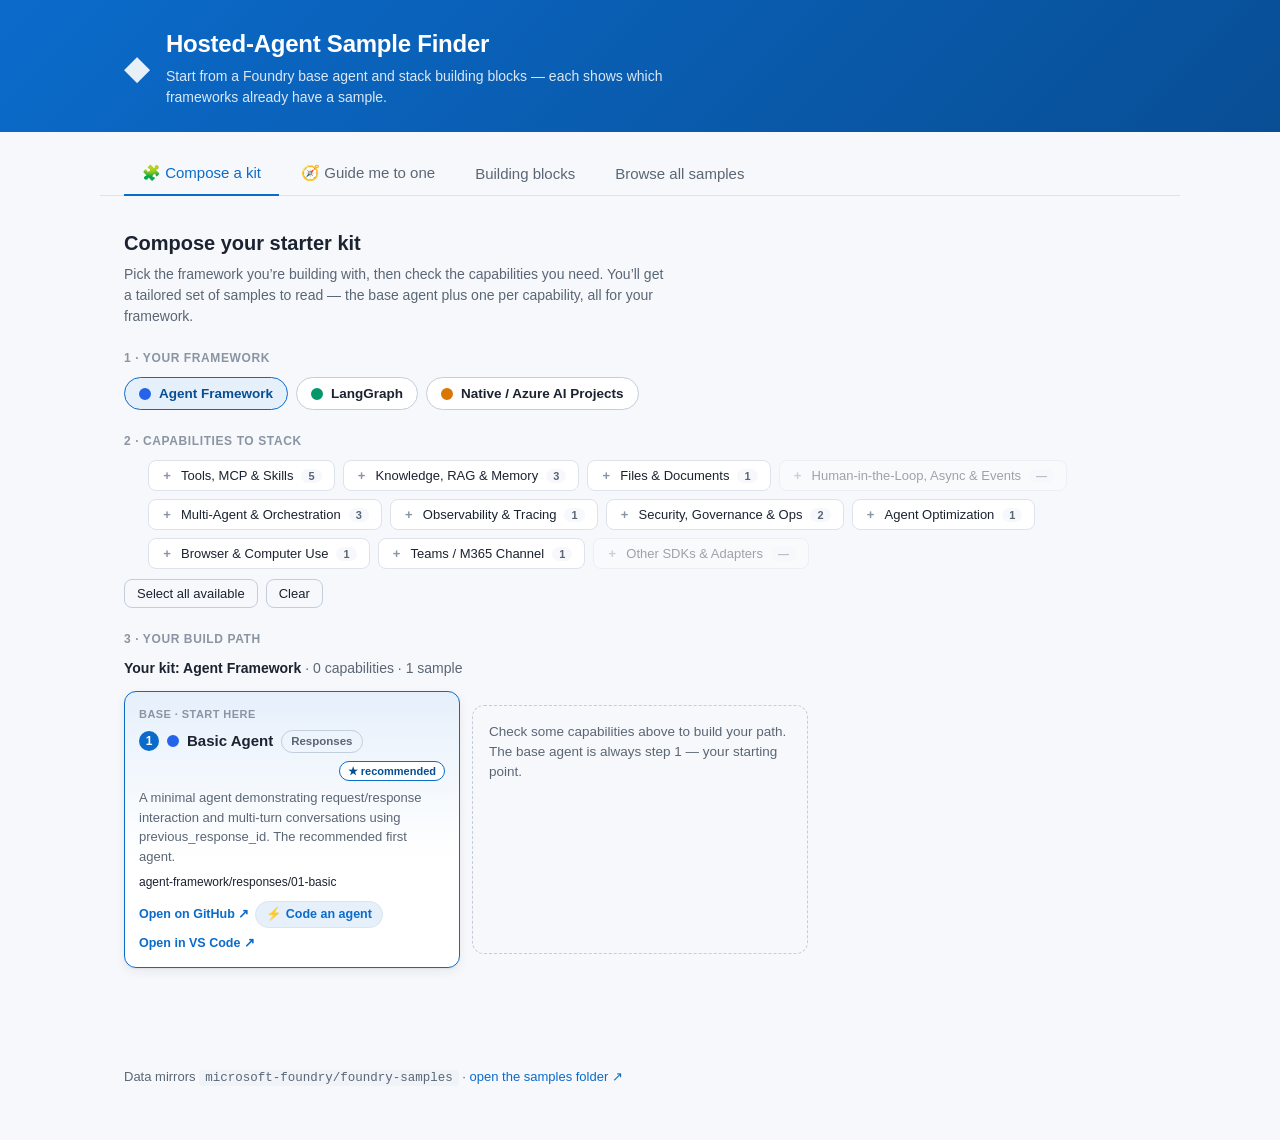
==== commit 74805f93: "Add 'Code an agent' dialog and 'Open in VS Code' action to sample cards Each sample card now offers " ====
--- a/index.html
+++ b/index.html
@@ -4,7 +4,7 @@
   <meta charset="UTF-8" />
   <meta name="viewport" content="width=device-width, initial-scale=1.0" />
   <title>Foundry Hosted-Agent Sample Finder</title>
-  <link rel="stylesheet" href="styles.css?v=20260717c" />
+  <link rel="stylesheet" href="styles.css?v=20260717e" />
 </head>
 <body>
   <header class="app-header">
@@ -44,9 +44,15 @@
 
     <!-- Browse view -->
     <section id="view-browse" class="view" hidden aria-labelledby="tab-browse">
-      <div id="browseSmart" class="browse-smart"></div>
       <div class="filters">
-        <input type="search" id="search" class="search" placeholder="Search samples (title, description, tags)…" aria-label="Search samples" />
+        <div class="browse-search-row">
+          <input type="search" id="search" class="search" placeholder="Search samples (title, description, tags)…" aria-label="Search samples" />
+          <button id="btnAskAgent" class="btn btn-primary btn-sm" type="button" hidden>Ask agent</button>
+        </div>
+        <label class="smart-toggle">
+          <input type="checkbox" id="browseSmartToggle" />
+          <span class="smart-toggle-text">✨ <b>Smart search</b> — let a deployed Foundry agent pick the sample</span>
+        </label>
         <div class="filter-selects">
           <label>Framework <select id="f-framework"></select></label>
           <label>Protocol <select id="f-protocol"></select></label>
@@ -86,6 +92,6 @@
       }
     })();
   </script>
-  <script src="app.js?v=20260717c"></script>
+  <script src="app.js?v=20260717e"></script>
 </body>
 </html>
--- a/styles.css
+++ b/styles.css
@@ -320,9 +320,63 @@
 .badge.category { background: var(--surface-2); color: var(--text-muted); }
 .tags { display: flex; flex-wrap: wrap; gap: 6px; }
 .tag { font-size: 11.5px; color: var(--text-faint); background: var(--surface-2); padding: 2px 8px; border-radius: 6px; }
-.card-foot { display: flex; align-items: center; justify-content: space-between; gap: 12px; margin-top: 2px; }
+.card-foot { display: flex; align-items: center; justify-content: space-between; gap: 12px; margin-top: 2px; flex-wrap: wrap; }
 .card-foot .path { font-family: "Cascadia Code", "Consolas", monospace; font-size: 11.5px; color: var(--text-faint); overflow: hidden; text-overflow: ellipsis; white-space: nowrap; }
-.card-foot .open-link { font-size: 13px; font-weight: 600; white-space: nowrap; }
+
+/* per-card actions: Open on GitHub · Code an agent · Open in VS Code */
+.card-actions, .card-actions-host { display: flex; align-items: center; gap: 6px; flex-wrap: wrap; }
+.action-link { font-size: 12.5px; font-weight: 600; white-space: nowrap; }
+.action-btn {
+  font: inherit; font-size: 12.5px; font-weight: 600; white-space: nowrap; cursor: pointer;
+  color: var(--accent); background: var(--accent-soft);
+  border: 1px solid var(--border); border-radius: 999px; padding: 3px 10px;
+}
+.action-btn:hover { border-color: var(--accent); background: #fff; }
+.action-btn.wide { display: inline-block; padding: 8px 14px; border-radius: var(--radius-sm); }
+
+/* "Code an agent" modal */
+.modal-overlay {
+  position: fixed; inset: 0; z-index: 1000;
+  background: rgba(15, 23, 42, 0.5);
+  display: flex; align-items: flex-start; justify-content: center;
+  padding: 6vh 16px; overflow-y: auto;
+}
+.modal {
+  position: relative; width: 100%; max-width: 620px;
+  background: var(--surface); border: 1px solid var(--border); border-radius: var(--radius);
+  box-shadow: 0 20px 60px rgba(15, 23, 42, 0.3); padding: 26px 28px 28px;
+}
+.modal-close {
+  position: absolute; top: 14px; right: 14px; width: 30px; height: 30px;
+  border: 1px solid var(--border); border-radius: 8px; background: var(--surface);
+  font-size: 15px; line-height: 1; color: var(--text-muted); cursor: pointer;
+}
+.modal-close:hover { border-color: var(--accent); color: var(--accent); }
+.modal-title { margin: 0 0 6px; font-size: 22px; }
+.modal-sub { margin: 0 0 20px; color: var(--text-muted); font-size: 13.5px; line-height: 1.5; }
+.code-step { margin-bottom: 18px; }
+.code-step h4 { margin: 0 0 6px; font-size: 14.5px; display: flex; align-items: center; gap: 8px; }
+.code-step-n {
+  display: inline-flex; align-items: center; justify-content: center;
+  width: 20px; height: 20px; border-radius: 50%; background: var(--accent); color: #fff;
+  font-size: 12px; font-weight: 700; flex: none;
+}
+.code-step-note { margin: 0 0 8px; color: var(--text-muted); font-size: 12.5px; line-height: 1.5; }
+.code-step-note code { background: var(--surface-2); padding: 1px 5px; border-radius: 4px; font-size: 11.5px; }
+.code-cmd {
+  display: flex; align-items: center; gap: 8px;
+  background: var(--surface-2); border: 1px solid var(--border); border-radius: var(--radius-sm);
+  padding: 10px 12px;
+}
+.code-cmd code {
+  flex: 1; font-family: "Cascadia Code", "Consolas", monospace; font-size: 12.5px;
+  color: var(--text); overflow-x: auto; white-space: nowrap;
+}
+.copy-btn {
+  flex: none; width: 28px; height: 28px; border: 1px solid var(--border-strong);
+  border-radius: 6px; background: var(--surface); cursor: pointer; font-size: 13px; color: var(--text-muted);
+}
+.copy-btn:hover { border-color: var(--accent); color: var(--accent); }
 
 /* Buttons */
 .btn {
@@ -449,7 +503,8 @@
 .kit-note { font-size: 11px; color: var(--text-muted); background: var(--bg); border-radius: 4px; padding: 1px 6px; }
 .kit-rec { font-size: 11px; font-weight: 700; color: var(--accent-dark); background: #fff; border: 1px solid var(--accent); border-radius: 999px; padding: 1px 8px; margin-left: auto; }
 .kit-card-desc { margin: 0; color: var(--text-muted); font-size: 13px; flex-grow: 1; }
-.kit-card-foot { display: flex; align-items: center; justify-content: space-between; gap: 10px; font-size: 12px; }
+.kit-card-foot { display: flex; align-items: center; justify-content: space-between; gap: 10px; font-size: 12px; flex-wrap: wrap; }
+.kit-card-foot .path { overflow: hidden; text-overflow: ellipsis; white-space: nowrap; }
 
 /* guided flow */
 .guided-search { display: flex; align-items: center; gap: 12px; margin: 0 0 18px; }
@@ -462,15 +517,12 @@
   background: var(--accent-soft); border: 1px solid var(--border); border-radius: 999px; padding: 2px 10px;
 }
 /* smart search (Foundry-agent-backed) */
-.smart-panel {
-  margin: 0 0 24px; padding: 16px 18px;
-  border: 1px solid var(--border); border-radius: var(--radius);
-  background: var(--surface);
-}
-.smart-panel .guided-search { margin-bottom: 12px; }
-.smart-panel .smart-toggle { margin-bottom: 0; }
-.smart-panel .smart-body-host:not(:empty) { margin-top: 14px; padding-top: 14px; border-top: 1px solid var(--border); }
-.browse-smart { margin-bottom: 4px; }
+.browse-search-row { display: flex; align-items: center; gap: 10px; width: 100%; }
+.browse-search-row .search { flex: 1; }
+.card-grid.smart-mode { display: block; }
+.card-grid.smart-mode .card-grid { display: grid; grid-template-columns: repeat(auto-fill, minmax(300px, 1fr)); gap: 12px; margin-top: 8px; }
+.card-grid.smart-mode .smart-badge,
+.card-grid.smart-mode .understood { margin-bottom: 12px; }
 .smart-toggle { display: inline-flex; align-items: center; gap: 8px; margin: 2px 0 16px; cursor: pointer; user-select: none; }
 .smart-toggle input { width: 15px; height: 15px; cursor: pointer; }
 .smart-toggle-text { font-size: 13px; color: var(--text-muted); }
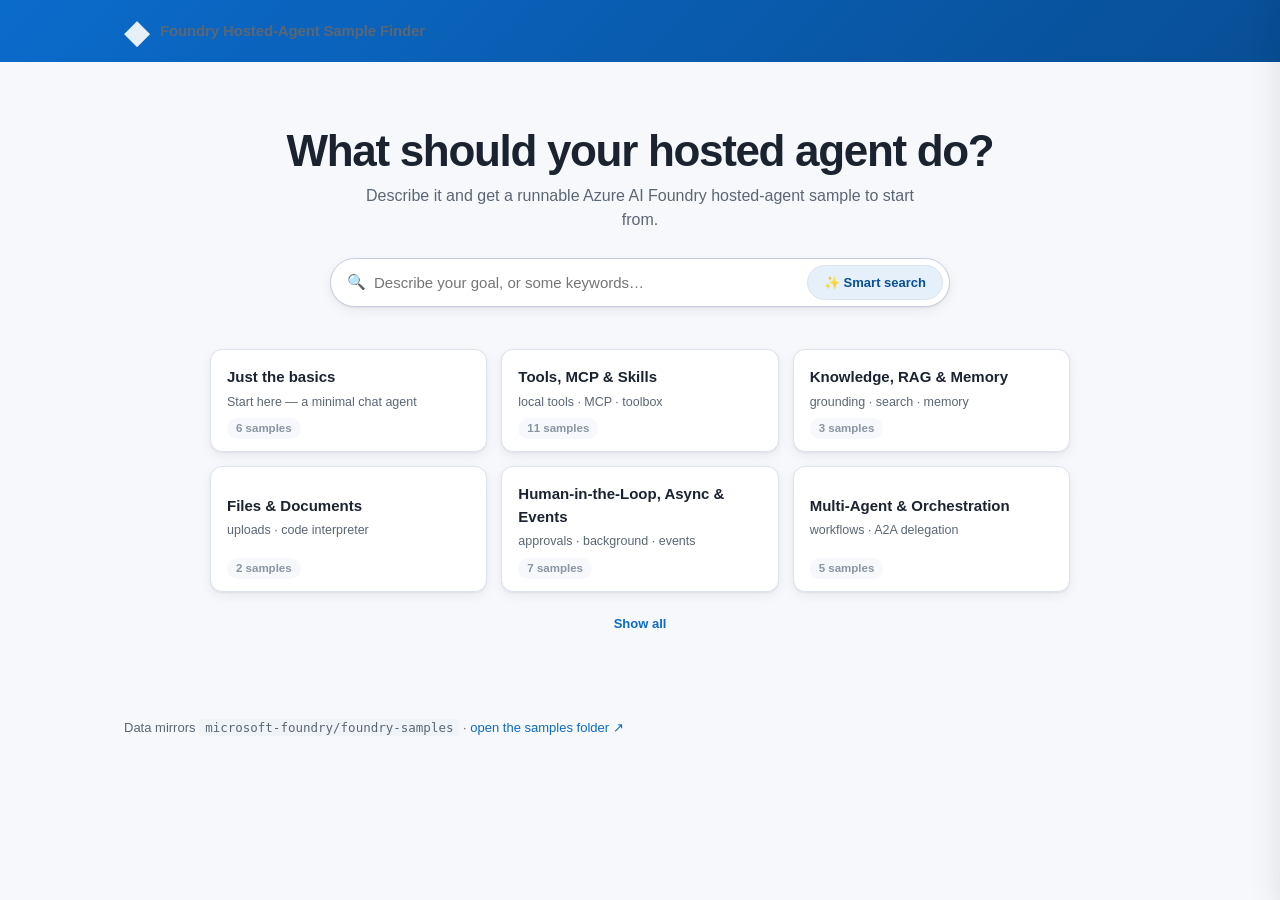
==== commit bf2c547e: "deploy: main (f33caa513e72dfacf593a0ec87bb27330de80e7b) f33caa513e72dfacf593a0ec87bb27330de80e7b" ====
--- a/index.html
+++ b/index.html
@@ -4,67 +4,36 @@
   <meta charset="UTF-8" />
   <meta name="viewport" content="width=device-width, initial-scale=1.0" />
   <title>Foundry Hosted-Agent Sample Finder</title>
-  <link rel="stylesheet" href="styles.css?v=20260717e" />
+  <link rel="stylesheet" href="styles.css?v=20260718a" />
 </head>
 <body>
-  <header class="app-header">
+  <header class="app-header slim">
     <div class="wrap">
       <div class="brand">
         <span class="brand-mark" aria-hidden="true">◆</span>
-        <div>
-          <h1>Hosted-Agent Sample Finder</h1>
-          <p class="tagline">Start from a Foundry base agent and stack building blocks — each shows which frameworks already have a sample.</p>
-        </div>
+        <span class="brand-name">Foundry Hosted-Agent Sample Finder</span>
       </div>
     </div>
   </header>
 
-  <nav class="tabs wrap" role="tablist" aria-label="Views">
-    <button class="tab" id="tab-compose" role="tab" aria-selected="true" data-view="compose">🧩 Compose a kit</button>
-    <button class="tab" id="tab-guided" role="tab" aria-selected="false" data-view="guided">🧭 Guide me to one</button>
-    <button class="tab" id="tab-guide" role="tab" aria-selected="false" data-view="guide">Building blocks</button>
-    <button class="tab" id="tab-browse" role="tab" aria-selected="false" data-view="browse">Browse all samples</button>
-  </nav>
-
   <main class="wrap">
-    <!-- Prototype A: Compose a starter kit (compositional) -->
-    <section id="view-compose" class="view" aria-labelledby="tab-compose">
-      <div id="composeApp" class="compose-app"></div>
-    </section>
-
-    <!-- Prototype B: Guided path to one sample -->
-    <section id="view-guided" class="view" hidden aria-labelledby="tab-guided">
-      <div id="guidedApp" class="guided-app"></div>
-    </section>
-
-    <!-- Guide (building-blocks) view -->
-    <section id="view-guide" class="view" hidden aria-labelledby="tab-guide">
-      <div id="guideTree" class="guide-tree"></div>
-    </section>
-
-    <!-- Browse view -->
-    <section id="view-browse" class="view" hidden aria-labelledby="tab-browse">
-      <div class="filters">
-        <div class="browse-search-row">
-          <input type="search" id="search" class="search" placeholder="Search samples (title, description, tags)…" aria-label="Search samples" />
-          <button id="btnAskAgent" class="btn btn-primary btn-sm" type="button" hidden>Ask agent</button>
-        </div>
-        <label class="smart-toggle">
-          <input type="checkbox" id="browseSmartToggle" />
-          <span class="smart-toggle-text">✨ <b>Smart search</b> — let a deployed Foundry agent pick the sample</span>
-        </label>
-        <div class="filter-selects">
-          <label>Framework <select id="f-framework"></select></label>
-          <label>Protocol <select id="f-protocol"></select></label>
-          <label>Category <select id="f-category"></select></label>
-          <label>Level <select id="f-level"></select></label>
-          <button id="btnClearFilters" class="btn btn-ghost btn-sm">Clear</button>
+    <section id="view-home" class="view home" aria-label="Find a hosted-agent sample">
+      <div class="home-hero">
+        <h1 class="home-title">What should your hosted agent do?</h1>
+        <p class="home-sub">Describe it and get a runnable Azure AI Foundry hosted-agent sample to start from.</p>
+        <div class="home-search">
+          <span class="home-search-icon" aria-hidden="true">🔍</span>
+          <input type="search" id="search" class="home-search-input" placeholder="Describe your goal, or some keywords…" aria-label="Describe your goal or search samples" autocomplete="off" />
+          <button id="btnClear" class="home-search-clear" type="button" hidden aria-label="Clear search">✕</button>
+          <button id="btnSmart" class="home-smart-btn" type="button" title="Let a deployed Foundry agent pick the best-fit sample">✨ Smart search</button>
         </div>
       </div>
-      <p class="browse-count" id="browseCount" aria-live="polite"></p>
-      <div id="browseGrid" class="card-grid"></div>
+      <div id="homeMain" class="home-main" aria-live="polite"></div>
     </section>
   </main>
+
+  <div id="smartScrim" class="smart-scrim" hidden></div>
+  <aside id="smartPanel" class="smart-panel" hidden aria-label="Best-fit samples"></aside>
 
   <footer class="app-footer wrap">
     <p>
@@ -92,6 +61,6 @@
       }
     })();
   </script>
-  <script src="app.js?v=20260717e"></script>
+  <script src="app.js?v=20260718a"></script>
 </body>
 </html>
--- a/styles.css
+++ b/styles.css
@@ -564,3 +564,129 @@
 .guided-opt-count { margin-left: auto; font-size: 11px; font-weight: 700; color: var(--text-muted); background: var(--bg); border-radius: 999px; padding: 2px 9px; }
 .guided-result-head { margin: 0 0 12px; font-size: 18px; }
 .guided-alts-label { margin: 20px 0 10px; font-size: 13px; font-weight: 600; color: var(--text-muted); }
+
+/* ================================================================
+ * Landing (single blended home) — hero, category grid, smart panel
+ * ================================================================ */
+.app-header.slim { padding: 14px 0; }
+.app-header.slim .brand { display: flex; align-items: center; gap: 10px; }
+.brand-name { font-size: 15px; font-weight: 600; color: var(--text-muted); letter-spacing: -0.01em; }
+
+.home-hero { text-align: center; padding: 40px 16px 12px; }
+.home-title { margin: 0 0 10px; font-size: 44px; line-height: 1.05; font-weight: 700; letter-spacing: -0.03em; color: var(--text); }
+.home-sub { margin: 0 auto 26px; max-width: 560px; font-size: 16px; color: var(--text-muted); }
+
+.home-search {
+  position: relative; display: flex; align-items: center; gap: 8px;
+  max-width: 620px; margin: 0 auto;
+  background: var(--surface); border: 1px solid var(--border-strong);
+  border-radius: 999px; padding: 6px 6px 6px 16px; box-shadow: var(--shadow);
+  transition: box-shadow .15s, border-color .15s;
+}
+.home-search:focus-within { border-color: var(--accent); box-shadow: 0 0 0 4px var(--accent-soft); }
+.home-search-icon { color: var(--text-faint); font-size: 15px; }
+.home-search-input {
+  flex: 1; border: 0; outline: 0; background: transparent;
+  font-size: 15px; color: var(--text); padding: 8px 0;
+}
+.home-search-clear {
+  border: 0; background: transparent; color: var(--text-faint); cursor: pointer;
+  font-size: 14px; padding: 4px 8px; border-radius: 999px;
+}
+.home-search-clear:hover { color: var(--text); background: var(--bg); }
+.home-smart-btn {
+  border: 1px solid var(--border); background: var(--accent-soft); color: var(--accent-dark);
+  font-weight: 600; font-size: 13px; padding: 9px 16px; border-radius: 999px; cursor: pointer;
+  white-space: nowrap; transition: background .15s, border-color .15s;
+}
+.home-smart-btn:hover { background: #d7e7f8; border-color: var(--accent); }
+.home-smart-btn.inline { margin-top: 10px; }
+
+.home-main { margin-top: 30px; }
+
+/* category grid */
+.cat-grid {
+  display: grid; grid-template-columns: repeat(3, 1fr); gap: 14px;
+  max-width: 860px; margin: 0 auto;
+}
+.cat-card {
+  position: relative; text-align: left; cursor: pointer;
+  background: var(--surface); border: 1px solid var(--border); border-radius: var(--radius);
+  padding: 16px 16px 40px; box-shadow: var(--shadow); transition: border-color .15s, box-shadow .15s, transform .05s;
+  font: inherit; color: inherit;
+}
+.cat-card:hover { border-color: var(--accent); box-shadow: var(--shadow-lg); }
+.cat-card:active { transform: translateY(1px); }
+.cat-card-title { margin: 0 0 4px; font-size: 15px; font-weight: 650; color: var(--text); }
+.cat-card-blurb { margin: 0; font-size: 12.5px; color: var(--text-muted); }
+.cat-card-count {
+  position: absolute; left: 16px; bottom: 12px;
+  font-size: 11.5px; font-weight: 600; color: var(--text-faint);
+  background: var(--bg); border-radius: 999px; padding: 2px 9px;
+}
+.cat-toggle-row { text-align: center; margin: 18px 0 4px; }
+.cat-toggle {
+  border: 0; background: transparent; color: var(--accent); font-weight: 600; font-size: 13px;
+  cursor: pointer; padding: 6px 10px; border-radius: var(--radius-sm);
+}
+.cat-toggle:hover { background: var(--accent-soft); }
+
+/* drill-in + search headers */
+.home-crumb { max-width: 1040px; margin: 0 auto 10px; }
+.crumb-back {
+  border: 0; background: transparent; color: var(--accent); font-weight: 600; font-size: 13px;
+  cursor: pointer; padding: 6px 8px; border-radius: var(--radius-sm);
+}
+.crumb-back:hover { background: var(--accent-soft); }
+.home-section-head { max-width: 1040px; margin: 0 auto 16px; }
+.home-section-title { display: inline; margin: 0; font-size: 22px; font-weight: 700; letter-spacing: -0.02em; }
+.home-section-count { margin-left: 10px; font-size: 13px; color: var(--text-faint); font-weight: 600; }
+.home-section-blurb { margin: 6px 0 0; font-size: 13.5px; color: var(--text-muted); }
+.home-main .card-grid { max-width: 1040px; margin: 0 auto; }
+.home-empty { max-width: 1040px; margin: 0 auto; text-align: center; color: var(--text-muted); padding: 30px 0; }
+
+/* smart-search slide-in panel */
+.smart-scrim {
+  position: fixed; inset: 0; background: rgba(16, 24, 40, 0.28);
+  z-index: 40; animation: sf-fade .15s ease;
+}
+@keyframes sf-fade { from { opacity: 0; } to { opacity: 1; } }
+.smart-panel {
+  position: fixed; top: 0; right: 0; height: 100vh; width: min(440px, 92vw);
+  background: var(--surface); border-left: 1px solid var(--border);
+  box-shadow: var(--shadow-lg); z-index: 41; display: flex; flex-direction: column;
+  transform: translateX(100%); transition: transform .22s ease;
+}
+.smart-panel.open { transform: translateX(0); }
+.smart-panel-head {
+  display: flex; align-items: flex-start; justify-content: space-between; gap: 12px;
+  padding: 18px 18px 14px; border-bottom: 1px solid var(--border);
+}
+.smart-panel-title { margin: 0; font-size: 17px; font-weight: 700; }
+.smart-panel-sub { margin: 2px 0 0; font-size: 12.5px; color: var(--text-faint); }
+.smart-panel-close {
+  border: 0; background: transparent; color: var(--text-faint); cursor: pointer;
+  font-size: 15px; padding: 4px 8px; border-radius: var(--radius-sm); line-height: 1;
+}
+.smart-panel-close:hover { color: var(--text); background: var(--bg); }
+.smart-panel-body { flex: 1; overflow-y: auto; padding: 16px 18px 28px; display: flex; flex-direction: column; gap: 12px; }
+.smart-pick { font-size: 12.5px; font-weight: 600; color: var(--accent-dark); }
+.smart-loading { text-align: center; color: var(--text-muted); padding: 40px 10px; font-size: 13.5px; }
+.smart-spinner {
+  width: 26px; height: 26px; margin: 0 auto 14px; border-radius: 50%;
+  border: 3px solid var(--accent-soft); border-top-color: var(--accent); animation: sf-spin .8s linear infinite;
+}
+@keyframes sf-spin { to { transform: rotate(360deg); } }
+.smart-err { font-size: 13px; color: var(--text-muted); }
+.smart-err .muted { color: var(--text-faint); margin: 8px 0 0; }
+.smart-panel-body .kit-card { margin: 0; }
+
+@media (max-width: 720px) {
+  .home-title { font-size: 32px; }
+  .cat-grid { grid-template-columns: 1fr 1fr; }
+  .home-search { flex-wrap: wrap; border-radius: var(--radius); }
+  .home-smart-btn { width: 100%; }
+}
+@media (max-width: 480px) {
+  .cat-grid { grid-template-columns: 1fr; }
+}
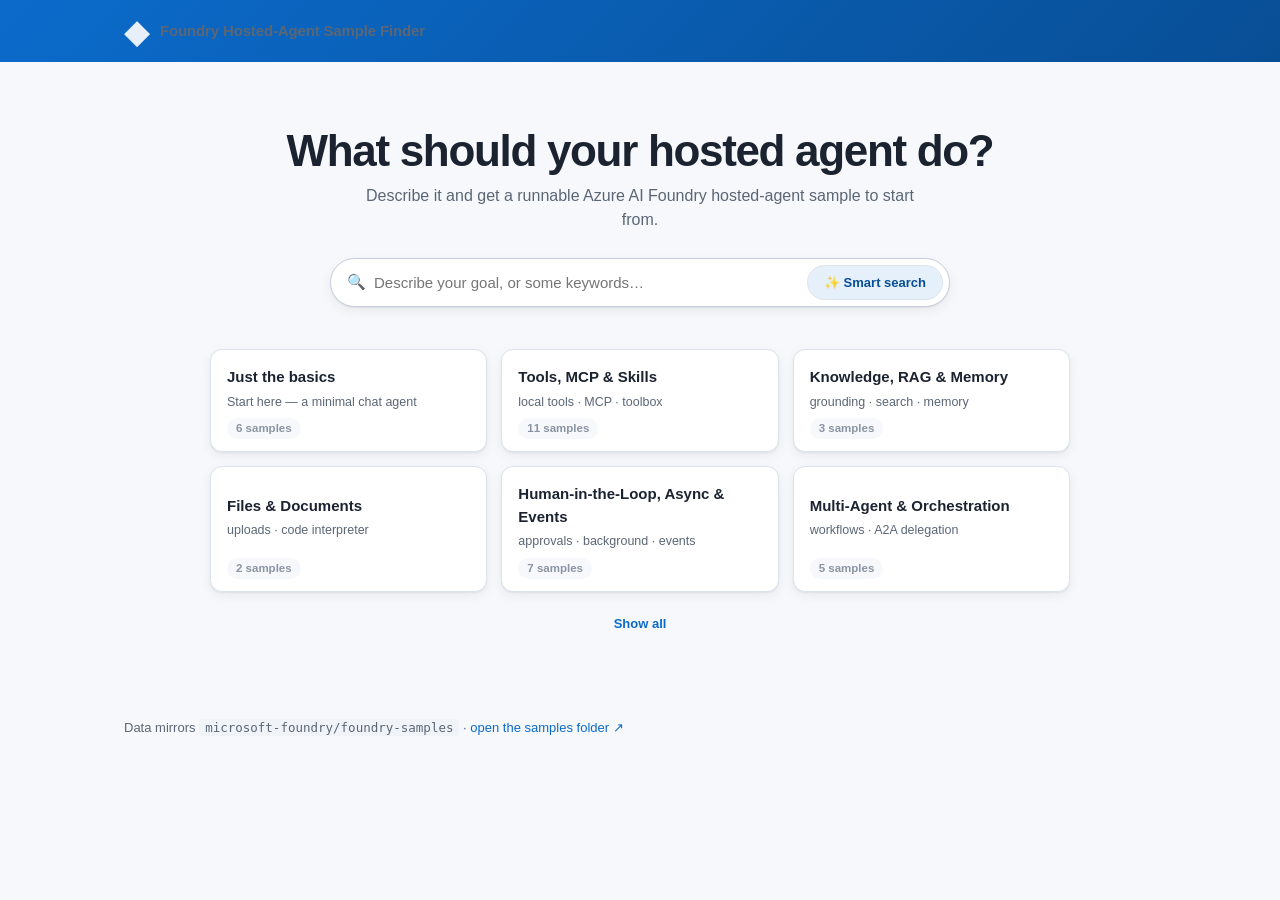
==== commit c7d3da8f: "Smart search: render results inline in the main window Replace the right slide-in panel with an in-p" ====
--- a/index.html
+++ b/index.html
@@ -4,7 +4,7 @@
   <meta charset="UTF-8" />
   <meta name="viewport" content="width=device-width, initial-scale=1.0" />
   <title>Foundry Hosted-Agent Sample Finder</title>
-  <link rel="stylesheet" href="styles.css?v=20260718a" />
+  <link rel="stylesheet" href="styles.css?v=20260718b" />
 </head>
 <body>
   <header class="app-header slim">
@@ -32,9 +32,6 @@
     </section>
   </main>
 
-  <div id="smartScrim" class="smart-scrim" hidden></div>
-  <aside id="smartPanel" class="smart-panel" hidden aria-label="Best-fit samples"></aside>
-
   <footer class="app-footer wrap">
     <p>
       Data mirrors <code id="sourceRepo">microsoft-foundry/foundry-samples</code> ·
@@ -61,6 +58,6 @@
       }
     })();
   </script>
-  <script src="app.js?v=20260718a"></script>
+  <script src="app.js?v=20260718b"></script>
 </body>
 </html>
